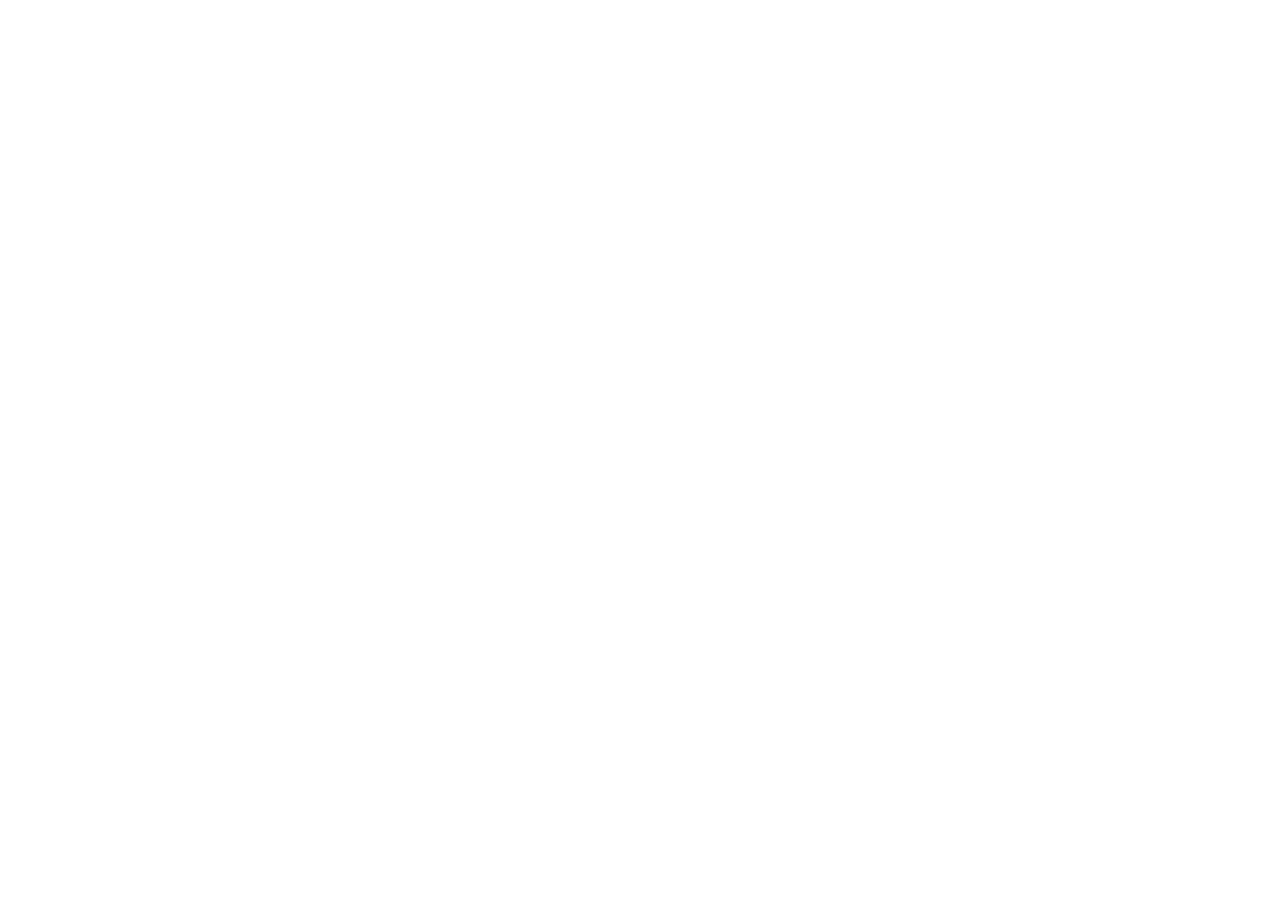
==== index.html @ 709f4e70 "init: add base directory & index.html file" ====
<!DOCTYPE html>
<html lang="en">
<head>
	<meta charset="UTF-8">
	<meta name="viewport" content="width=device-width, initial-scale=1.0">
	<title>Document</title>
	<link rel="stylesheet" href="/css/style.css">
</head>
<body>
	
</body>
</html>
---- css/style.css ----
* {
  margin: 0;
  padding: 0;
}/*# sourceMappingURL=style.css.map */
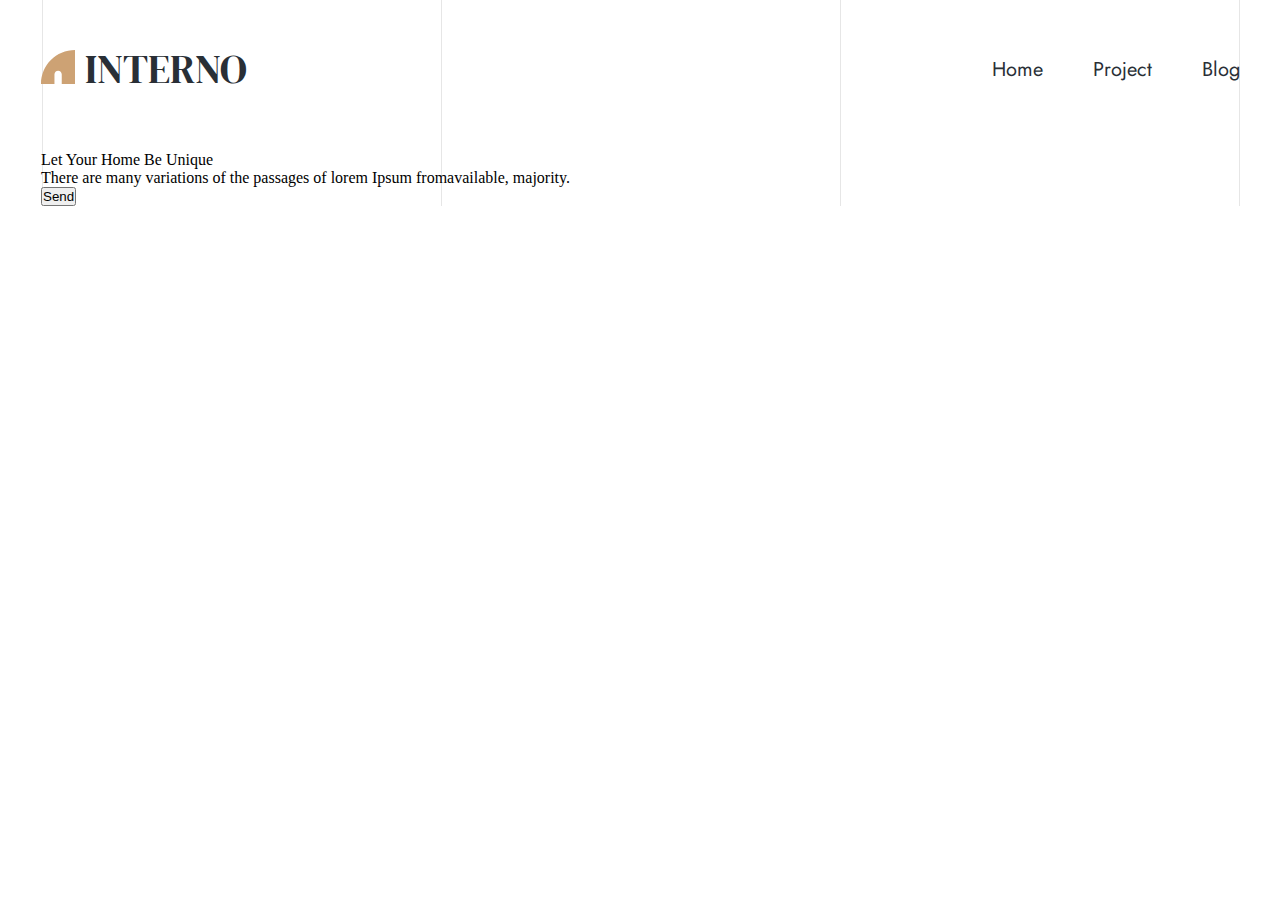
==== commit b86d18b8: "Add new .scss files, add header" ====
--- a/index.html
+++ b/index.html
@@ -1,12 +1,79 @@
 <!DOCTYPE html>
 <html lang="en">
-<head>
-	<meta charset="UTF-8">
-	<meta name="viewport" content="width=device-width, initial-scale=1.0">
-	<title>Document</title>
-	<link rel="stylesheet" href="/css/style.css">
-</head>
-<body>
-	
-</body>
-</html>+  <head>
+    <meta charset="UTF-8" />
+    <meta
+      name="viewport"
+      content="width=device-width, initial-scale=1.0"
+    />
+    <title>INTERNO Homepage</title>
+    <link
+      rel="preconnect"
+      href="https://fonts.googleapis.com"
+    />
+    <link
+      rel="preconnect"
+      href="https://fonts.gstatic.com"
+      crossorigin
+    />
+    <link
+      href="https://fonts.googleapis.com/css2?family=DM+Serif+Display&family=Jost:wght@400;600&display=swap"
+      rel="stylesheet"
+    />
+    <link
+      rel="stylesheet"
+      href="/css/style.css"
+    />
+  </head>
+  <body class="body">
+    <header class="center">
+      <div class="header">
+        <article class="logo">
+          <a
+            class='logo-img'
+            href="index.html"
+          >
+            <svg
+              width="34"
+              height="34"
+              viewBox="0 0 34 34"
+              xmlns="http://www.w3.org/2000/svg"
+            >
+              <path
+                d="M0 34.0003H13.4588V24.499C13.4588 22.4853 15.0898 20.8543 17.1035 20.8543C19.1172 20.8543 20.7482 22.4853 20.7482 24.499V34.0003H33.9975V0C15.2211 0 0 15.2211 0 34.0003Z"
+              />
+            </svg>
+          </a>
+          <a  class="logo-title" href="index.html">
+						<p">interno</p>
+					</a>
+        </article>
+        <nav class="pages">
+          <ul class="pages-list header--nav">
+            <li class="pages-item">
+              <a href="home.html">home</a>
+            </li>
+            <li class="pages-item">
+              <a href="project.html">project</a>
+            </li>
+            <li class="pages-item">
+              <a href="blog.html">blog</a>
+            </li>
+          </ul>
+        </nav>
+      </div>
+    </header>
+    <main class="main">
+			<section class="center">
+				<div class="banner">
+					<p class="banner-title">Let Your Home 
+						Be Unique</p>
+					<p class="banner-text">There are many variations of the passages of
+						lorem Ipsum fromavailable, majority.</p>
+						<button class="banner-button">Send</button>
+				</div>
+			</section>
+		</main>
+    <footer class="footer"></footer>
+  </body>
+</html>
--- a/css/style.css
+++ b/css/style.css
@@ -1,4 +1,65 @@
 * {
   margin: 0;
   padding: 0;
+  box-sizing: border-box;
+}
+
+ul {
+  list-style: none;
+}
+
+a {
+  text-decoration: none;
+}
+
+.center {
+  max-width: 1240px;
+  margin: 0 auto;
+  width: 100%;
+}
+
+.logo {
+  display: flex;
+  align-items: center;
+}
+.logo-img svg {
+  fill: #CDA274;
+}
+.logo-title {
+  margin-left: 10px;
+  text-transform: uppercase;
+  color: #292F36;
+  font-family: DM Serif Display;
+  font-size: 40px;
+  font-style: normal;
+  font-weight: 400;
+  line-height: 125%;
+}
+
+.pages-item a {
+  font-family: Jost;
+  font-size: 20px;
+  font-weight: 400;
+  line-height: 125%;
+  color: #292F36;
+  text-transform: capitalize;
+}
+
+.header {
+  padding: 44px 0 57px 1px;
+  margin: 0 20px;
+  background-image: repeating-linear-gradient(to left, #e6e6e6, #e6e6e6 1px, white 1px, white calc(33.3333333333% - 1px));
+  display: flex;
+  justify-content: space-between;
+  align-items: center;
+}
+.header--nav {
+  display: flex;
+  gap: 50px;
+}
+
+.banner {
+  margin: 0 20px;
+  background-image: repeating-linear-gradient(to left, #e6e6e6, #e6e6e6 1px, white 1px, white calc(33.3333333333% - 1px));
+  padding-left: 1px;
 }/*# sourceMappingURL=style.css.map */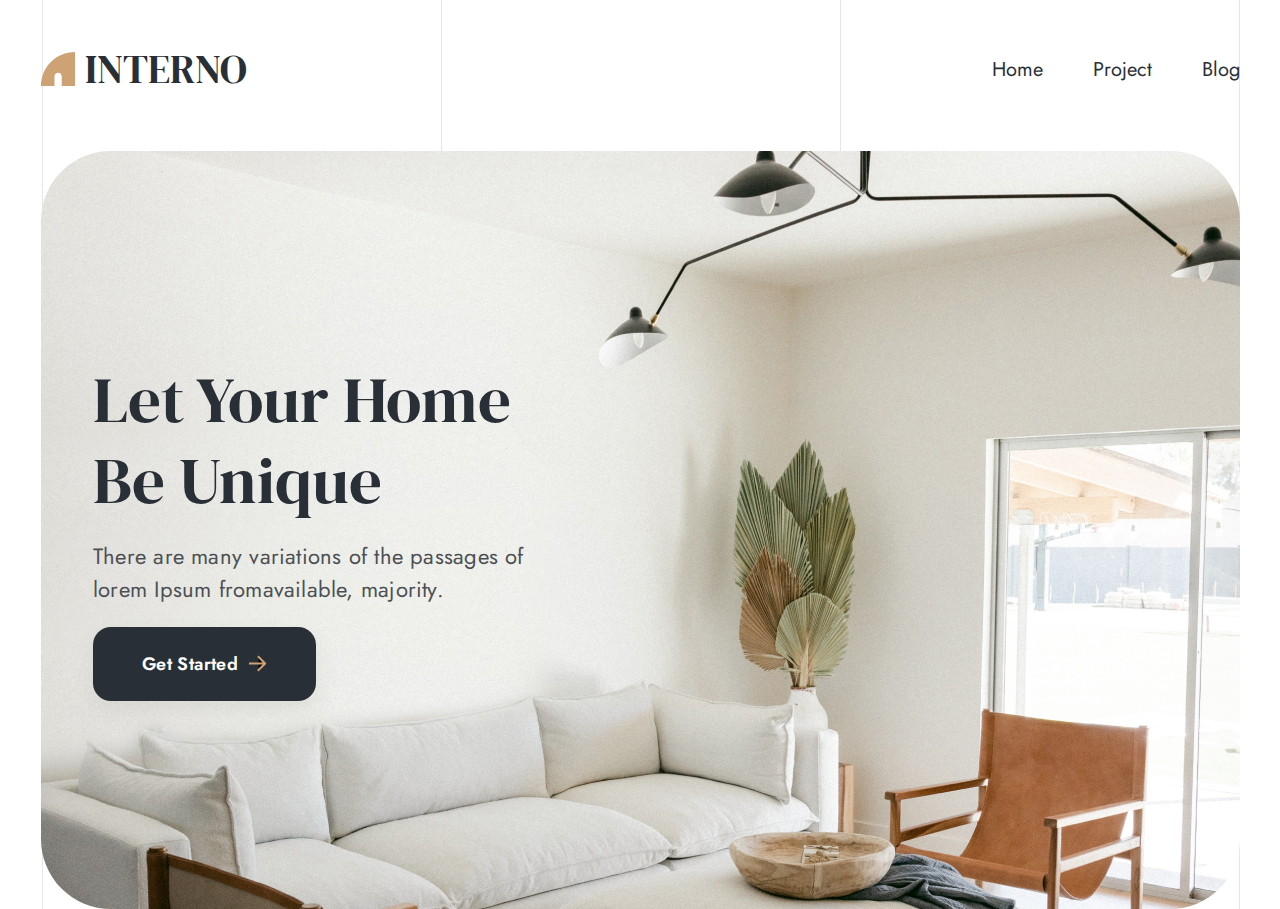
==== commit 2d545ffc: "refactor: styles & banner" ====
--- a/index.html
+++ b/index.html
@@ -28,12 +28,9 @@
   <body class="body">
     <header class="center">
       <div class="header">
-        <article class="logo">
-          <a
-            class='logo-img'
-            href="index.html"
-          >
+        <a href="index.html" class="logo">
             <svg
+						class='logo-img'
               width="34"
               height="34"
               viewBox="0 0 34 34"
@@ -43,11 +40,9 @@
                 d="M0 34.0003H13.4588V24.499C13.4588 22.4853 15.0898 20.8543 17.1035 20.8543C19.1172 20.8543 20.7482 22.4853 20.7482 24.499V34.0003H33.9975V0C15.2211 0 0 15.2211 0 34.0003Z"
               />
             </svg>
-          </a>
-          <a  class="logo-title" href="index.html">
-						<p">interno</p>
+						<p class="logo-title">interno</p>
 					</a>
-        </article>
+        </a>
         <nav class="pages">
           <ul class="pages-list header--nav">
             <li class="pages-item">
@@ -66,11 +61,18 @@
     <main class="main">
 			<section class="center">
 				<div class="banner">
-					<p class="banner-title">Let Your Home 
-						Be Unique</p>
-					<p class="banner-text">There are many variations of the passages of
-						lorem Ipsum fromavailable, majority.</p>
-						<button class="banner-button">Send</button>
+					<div class="banner-wrp">
+						<p class="banner-title">let your home 
+							be unique</p>
+						<p class="banner-text">There are many variations of the passages of
+							lorem Ipsum fromavailable, majority.</p>
+							<button class="banner-button">
+								<span>Get Started</span>
+								<svg xmlns="http://www.w3.org/2000/svg" width="19" height="17" viewBox="0 0 19 17" >
+									<path d="M2 8.43542L15.7232 8.29857M10.6182 1.91138L17.1412 8.43436L10.4868 15.0887" stroke-width="2" stroke-linecap="square" stroke-linejoin="round"/>
+								</svg>
+							</button>
+					</div>
 				</div>
 			</section>
 		</main>
--- a/css/style.css
+++ b/css/style.css
@@ -12,6 +12,10 @@
   text-decoration: none;
 }
 
+button {
+  border: none;
+}
+
 .center {
   max-width: 1240px;
   margin: 0 auto;
@@ -21,8 +25,9 @@
 .logo {
   display: flex;
   align-items: center;
+  transition: color 0.3s;
 }
-.logo-img svg {
+.logo-img {
   fill: #CDA274;
 }
 .logo-title {
@@ -31,9 +36,12 @@
   color: #292F36;
   font-family: DM Serif Display;
   font-size: 40px;
-  font-style: normal;
   font-weight: 400;
   line-height: 125%;
+  letter-spacing: normal;
+}
+.logo:hover p {
+  color: #CDA274;
 }
 
 .pages-item a {
@@ -41,8 +49,13 @@
   font-size: 20px;
   font-weight: 400;
   line-height: 125%;
+  letter-spacing: normal;
   color: #292F36;
   text-transform: capitalize;
+  transform: color 0.3s;
+}
+.pages-item a:hover {
+  color: #CDA274;
 }
 
 .header {
@@ -60,6 +73,69 @@
 
 .banner {
   margin: 0 20px;
+  padding-left: 1px;
   background-image: repeating-linear-gradient(to left, #e6e6e6, #e6e6e6 1px, white 1px, white calc(33.3333333333% - 1px));
-  padding-left: 1px;
+}
+.banner-wrp {
+  border-radius: 70px;
+  background-image: url(../images/banner-back-img.png);
+  background-repeat: no-repeat;
+  background-size: cover;
+  background-position: center;
+  height: 758px;
+  display: flex;
+  padding-left: 52px;
+  flex-direction: column;
+  justify-content: center;
+  align-items: start;
+}
+.banner-title {
+  color: #292F36;
+  font-family: DM Serif Display;
+  font-size: 65px;
+  font-weight: 400;
+  line-height: 125%;
+  letter-spacing: normal;
+  max-width: 434px;
+  width: 100%;
+  text-transform: capitalize;
+}
+.banner-text {
+  margin-top: 18px;
+  color: #4D5053;
+  font-family: Jost;
+  font-size: 22px;
+  font-weight: 400;
+  line-height: 150%;
+  letter-spacing: 0.22px;
+  max-width: 434px;
+  width: 100%;
+}
+.banner-button {
+  margin-top: 21px;
+  border-radius: 18px;
+  background-color: #292F36;
+  box-shadow: 0px 10px 20px 0px rgba(192, 192, 192, 0.35);
+  padding: 26px 49px;
+  display: flex;
+  align-items: center;
+  gap: 10px;
+  color: white;
+  font-family: Jost;
+  font-size: 18px;
+  font-weight: 600;
+  line-height: 125%;
+  letter-spacing: 0.36px;
+  transition: all 0.3s;
+}
+.banner-button path {
+  stroke: #CDA274;
+}
+.banner-button:hover {
+  cursor: pointer;
+  background-color: white;
+  color: #CDA274;
+}
+.banner-button:hover svg {
+  fill: white;
 }/*# sourceMappingURL=style.css.map */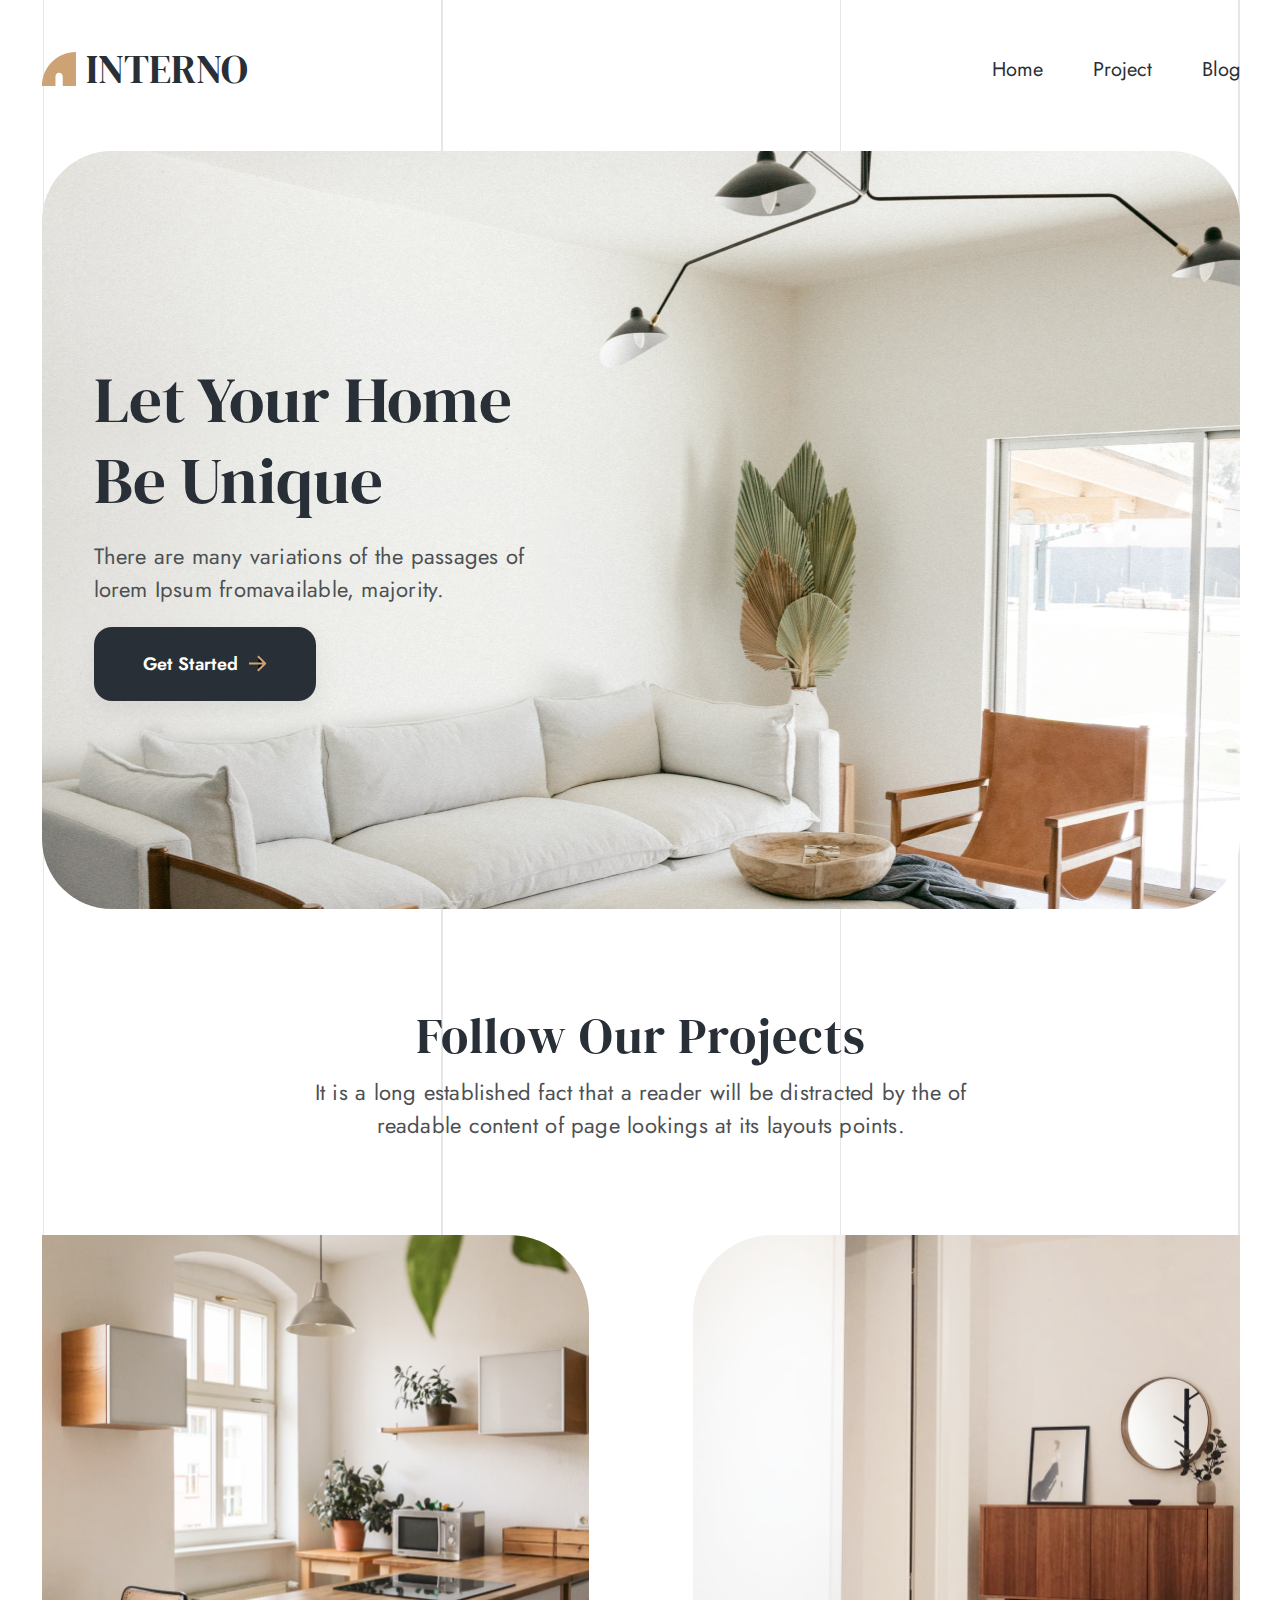
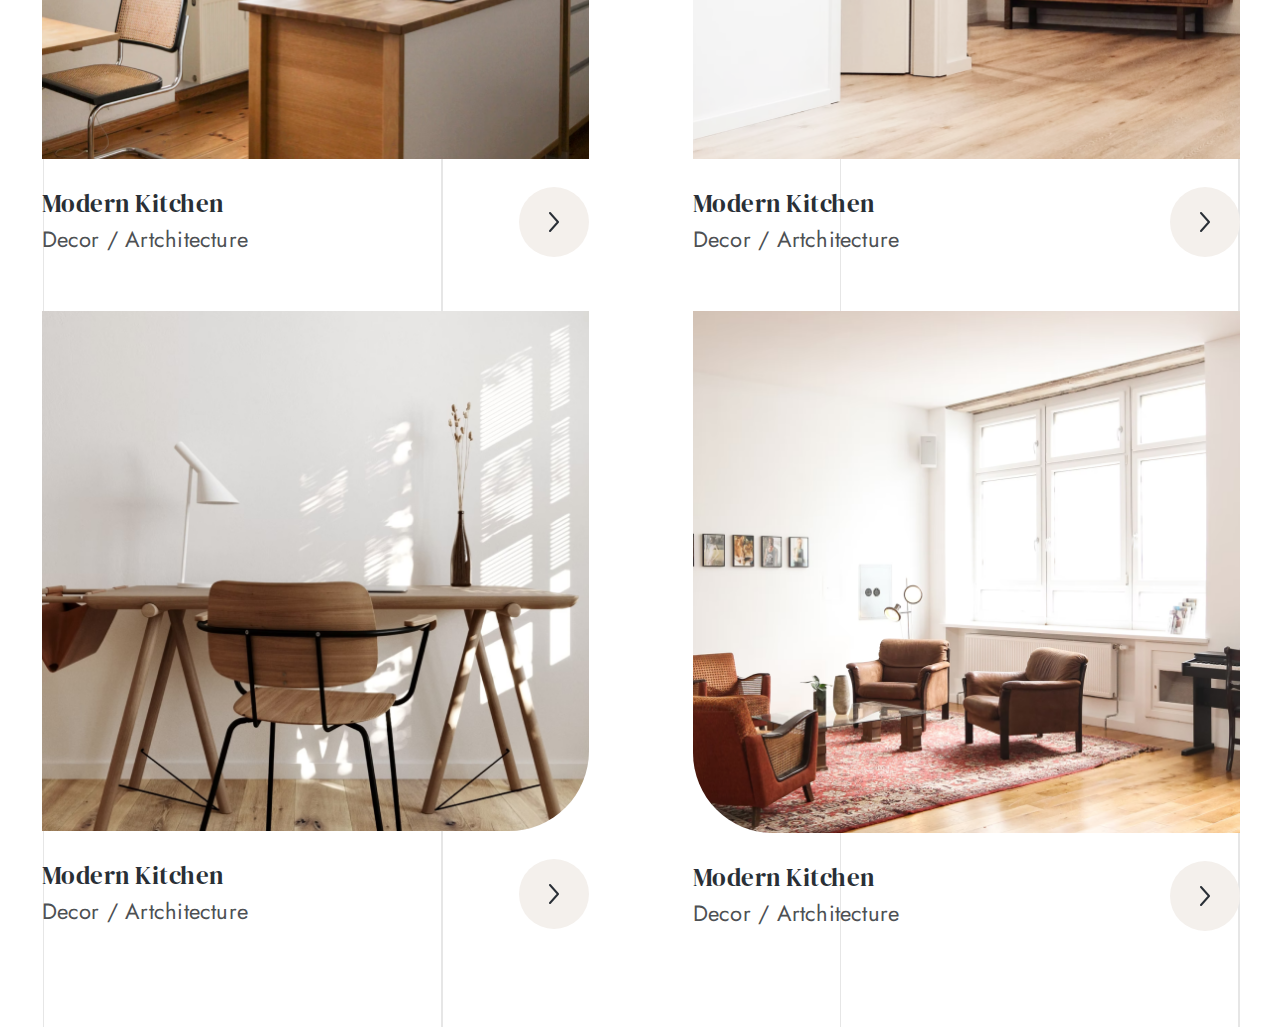
==== commit ced47b26: "Add project" ====
--- a/index.html
+++ b/index.html
@@ -28,20 +28,22 @@
   <body class="body">
     <header class="center">
       <div class="header">
-        <a href="index.html" class="logo">
-            <svg
-						class='logo-img'
-              width="34"
-              height="34"
-              viewBox="0 0 34 34"
-              xmlns="http://www.w3.org/2000/svg"
-            >
-              <path
-                d="M0 34.0003H13.4588V24.499C13.4588 22.4853 15.0898 20.8543 17.1035 20.8543C19.1172 20.8543 20.7482 22.4853 20.7482 24.499V34.0003H33.9975V0C15.2211 0 0 15.2211 0 34.0003Z"
-              />
-            </svg>
-						<p class="logo-title">interno</p>
-					</a>
+        <a
+          href="index.html"
+          class="logo"
+        >
+          <svg
+            class="logo-img"
+            width="34"
+            height="34"
+            viewBox="0 0 34 34"
+            xmlns="http://www.w3.org/2000/svg"
+          >
+            <path
+              d="M0 34.0003H13.4588V24.499C13.4588 22.4853 15.0898 20.8543 17.1035 20.8543C19.1172 20.8543 20.7482 22.4853 20.7482 24.499V34.0003H33.9975V0C15.2211 0 0 15.2211 0 34.0003Z"
+            />
+          </svg>
+          <p class="logo-title">interno</p>
         </a>
         <nav class="pages">
           <ul class="pages-list header--nav">
@@ -59,23 +61,185 @@
       </div>
     </header>
     <main class="main">
-			<section class="center">
-				<div class="banner">
-					<div class="banner-wrp">
-						<p class="banner-title">let your home 
-							be unique</p>
-						<p class="banner-text">There are many variations of the passages of
-							lorem Ipsum fromavailable, majority.</p>
-							<button class="banner-button">
-								<span>Get Started</span>
-								<svg xmlns="http://www.w3.org/2000/svg" width="19" height="17" viewBox="0 0 19 17" >
-									<path d="M2 8.43542L15.7232 8.29857M10.6182 1.91138L17.1412 8.43436L10.4868 15.0887" stroke-width="2" stroke-linecap="square" stroke-linejoin="round"/>
-								</svg>
-							</button>
-					</div>
-				</div>
-			</section>
-		</main>
+      <section class="center">
+        <div class="banner">
+          <div class="banner-wrp">
+            <p class="banner-title">let your home be unique</p>
+            <p class="banner-text">
+              There are many variations of the passages of lorem Ipsum
+              fromavailable, majority.
+            </p>
+            <button class="banner-button">
+              <span>Get Started</span>
+              <svg
+                xmlns="http://www.w3.org/2000/svg"
+                width="19"
+                height="17"
+                viewBox="0 0 19 17"
+              >
+                <path
+                  d="M2 8.43542L15.7232 8.29857M10.6182 1.91138L17.1412 8.43436L10.4868 15.0887"
+                  stroke-width="2"
+                  stroke-linecap="square"
+                  stroke-linejoin="round"
+                />
+              </svg>
+            </button>
+          </div>
+        </div>
+      </section>
+      <section class="center">
+        <div class="project">
+          <h2 class="project__title">follow our projects</h2>
+          <p class="project__text">
+            It is a long established fact that a reader will be distracted by
+            the of readable content of page lookings at its layouts points.
+          </p>
+          <ul class="project__list">
+            <li>
+              <article class="project__card">
+                <img
+                  class="project__card-img corner-top-right"
+                  src="/images/project-card-img-01.png"
+                  height="525"
+                  width="548"
+                />
+                <div class="project__card-description">
+                  <div>
+                    <h3 class="project__card-title">Modern Kitchen</h3>
+                    <p class="project__card-text">Decor / Artchitecture</p>
+                  </div>
+                  <a
+                    class="project__card-link"
+                    href="#"
+                  >
+                    <svg
+                      xmlns="http://www.w3.org/2000/svg"
+                      width="10"
+                      height="20"
+                      viewBox="0 0 10 20"
+                      fill="none"
+                    >
+                      <path
+                        d="M1 19L9 10L1 1"
+                        stroke-width="2"
+                        stroke-linecap="round"
+                        stroke-linejoin="round"
+                      />
+                    </svg>
+                  </a>
+                </div>
+              </article>
+            </li>
+            <li>
+              <article class="project__card">
+                <img
+                  class="project__card-img"
+                  src="/images/project-card-img-02.png"
+                  height="525"
+                  width="548"
+                />
+                <div class="project__card-description">
+                  <div>
+                    <h3 class="project__card-title">Modern Kitchen</h3>
+                    <p class="project__card-text">Decor / Artchitecture</p>
+                  </div>
+                  <a
+                    class="project__card-link"
+                    href="#"
+                  >
+                    <svg
+                      xmlns="http://www.w3.org/2000/svg"
+                      width="10"
+                      height="20"
+                      viewBox="0 0 10 20"
+                      fill="none"
+                    >
+                      <path
+                        d="M1 19L9 10L1 1"
+                        stroke-width="2"
+                        stroke-linecap="round"
+                        stroke-linejoin="round"
+                      />
+                    </svg>
+                  </a>
+                </div>
+              </article>
+            </li>
+            <li>
+              <article class="project__card">
+                <img
+                  class="project__card-img"
+                  src="/images/project-card-img-03.png"
+                  height="525"
+                  width="548"
+                />
+                <div class="project__card-description">
+                  <div>
+                    <h3 class="project__card-title">Modern Kitchen</h3>
+                    <p class="project__card-text">Decor / Artchitecture</p>
+                  </div>
+                  <a
+                    class="project__card-link"
+                    href="#"
+                  >
+                    <svg
+                      xmlns="http://www.w3.org/2000/svg"
+                      width="10"
+                      height="20"
+                      viewBox="0 0 10 20"
+                      fill="none"
+                    >
+                      <path
+                        d="M1 19L9 10L1 1"
+                        stroke-width="2"
+                        stroke-linecap="round"
+                        stroke-linejoin="round"
+                      />
+                    </svg>
+                  </a>
+                </div>
+              </article>
+            </li>
+            <li>
+              <article class="project__card">
+                <img
+                  class="project__card-img"
+                  src="/images/project-card-img-04.png"
+                  height="525"
+                  width="548"
+                />
+                <div class="project__card-description">
+                  <div>
+                    <h3 class="project__card-title">Modern Kitchen</h3>
+                    <p class="project__card-text">Decor / Artchitecture</p>
+                  </div>
+                  <a
+                    class="project__card-link"
+                    href="#"
+                  >
+                    <svg
+                      xmlns="http://www.w3.org/2000/svg"
+                      width="10"
+                      height="20"
+                      viewBox="0 0 10 20"
+                      fill="none"
+                    >
+                      <path
+                        d="M1 19L9 10L1 1"
+                        stroke-width="2"
+                        stroke-linecap="round"
+                        stroke-linejoin="round"
+                      />
+                    </svg>
+                  </a>
+                </div>
+              </article>
+            </li>
+          </ul>
+        </div>
+      </section>
+    </main>
     <footer class="footer"></footer>
   </body>
 </html>
--- a/css/style.css
+++ b/css/style.css
@@ -59,9 +59,9 @@
 }
 
 .header {
-  padding: 44px 0 57px 1px;
+  padding: 44px 0 57px 1.5px;
   margin: 0 20px;
-  background-image: repeating-linear-gradient(to left, #e6e6e6, #e6e6e6 1px, white 1px, white calc(33.3333333333% - 1px));
+  background-image: repeating-linear-gradient(to left, #e6e6e6, #e6e6e6 1.5px, white 1.5px, white calc(33.3333333333% - 1.5px));
   display: flex;
   justify-content: space-between;
   align-items: center;
@@ -73,8 +73,8 @@
 
 .banner {
   margin: 0 20px;
-  padding-left: 1px;
-  background-image: repeating-linear-gradient(to left, #e6e6e6, #e6e6e6 1px, white 1px, white calc(33.3333333333% - 1px));
+  padding-left: 1.5px;
+  background-image: repeating-linear-gradient(to left, #e6e6e6, #e6e6e6 1.5px, white 1.5px, white calc(33.3333333333% - 1.5px));
 }
 .banner-wrp {
   border-radius: 70px;
@@ -138,4 +138,100 @@
 }
 .banner-button:hover svg {
   fill: white;
+}
+
+.project {
+  padding: 96px 0 96px 1.5px;
+  background-image: repeating-linear-gradient(to left, #e6e6e6, #e6e6e6 1.5px, white 1.5px, white calc(33.3333333333% - 1.5px));
+  margin: 0 20px;
+  text-align: center;
+}
+.project__title {
+  color: #292F36;
+  font-family: DM Serif Display;
+  font-size: 50px;
+  font-weight: 400;
+  line-height: 125%;
+  letter-spacing: 1px;
+  text-transform: capitalize;
+}
+.project__text {
+  color: #4D5053;
+  font-family: Jost;
+  font-size: 22px;
+  font-weight: 400;
+  line-height: 150%;
+  letter-spacing: 0.22px;
+  max-width: 737px;
+  width: 100%;
+  margin: 8px auto 93px auto;
+}
+.project__list {
+  display: grid;
+  grid-template-columns: repeat(2, 1fr);
+  -moz-column-gap: 104px;
+       column-gap: 104px;
+  row-gap: 54px;
+}
+.project__list li:nth-child(4n-3) img {
+  border-top-right-radius: 80px;
+}
+.project__list li:nth-child(4n-2) img {
+  border-top-left-radius: 80px;
+}
+.project__list li:nth-child(4n-1) img {
+  border-bottom-right-radius: 80px;
+}
+.project__list li:nth-child(4n) img {
+  border-bottom-left-radius: 80px;
+}
+.project__card-img {
+  max-width: 548px;
+  width: 100%;
+  height: auto;
+}
+.project__card-description {
+  margin-top: 24px;
+  display: flex;
+  justify-content: space-between;
+  align-items: center;
+}
+.project__card-title {
+  text-align: left;
+  color: #292F36;
+  font-family: DM Serif Display;
+  font-size: 25px;
+  font-weight: 400;
+  line-height: 125%;
+  letter-spacing: 0.5px;
+}
+.project__card-text {
+  margin-top: 4px;
+  color: #4D5053;
+  font-family: Jost;
+  font-size: 22px;
+  font-weight: 400;
+  line-height: 150%;
+  letter-spacing: 0.22px;
+}
+.project__card-link {
+  display: block;
+  width: 70px;
+  height: 70px;
+  border-radius: 50%;
+  background-color: #F4F0EC;
+  display: flex;
+  justify-content: center;
+  align-items: center;
+  transition: all 0.3s;
+}
+.project__card-link path {
+  stroke: #292F36;
+}
+.project__card-link:hover {
+  background-color: white;
+  border: 1px solid #CDA274;
+}
+.project__card-link:hover path {
+  stroke: #CDA274;
 }/*# sourceMappingURL=style.css.map */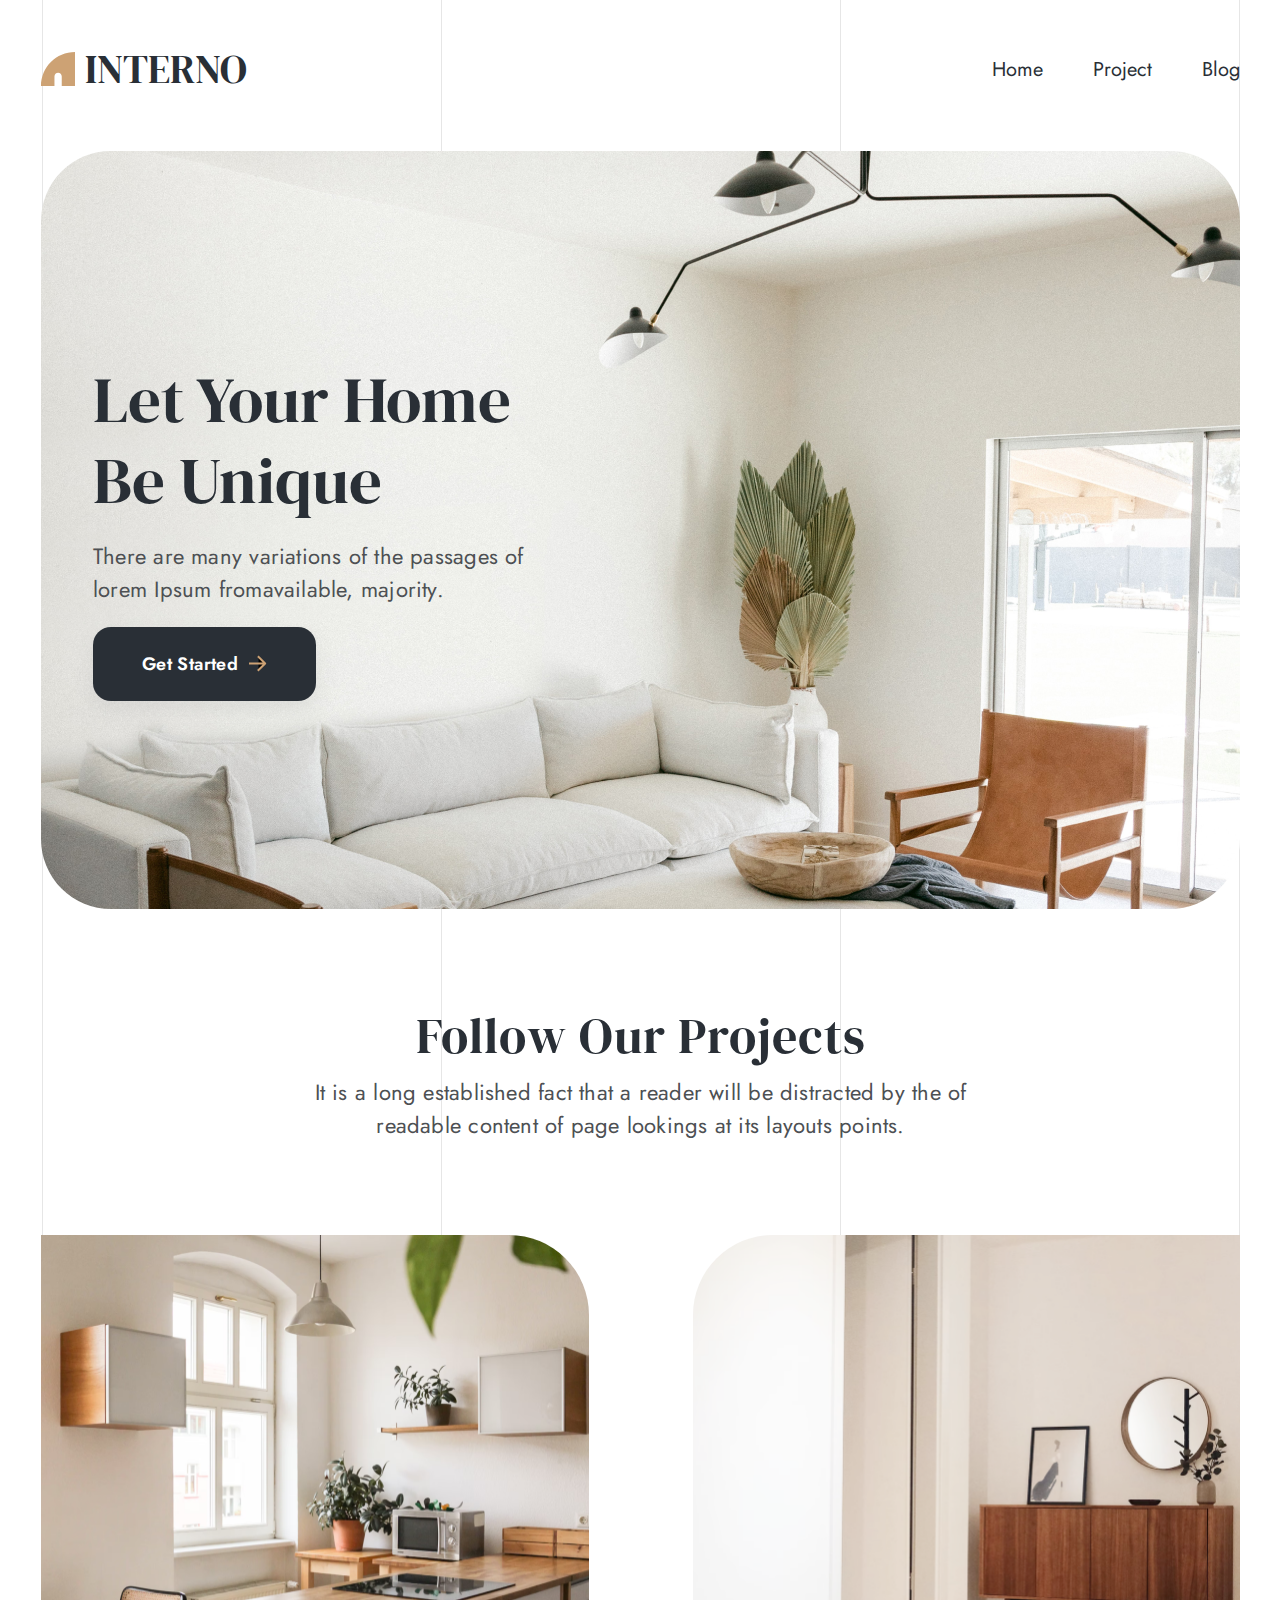
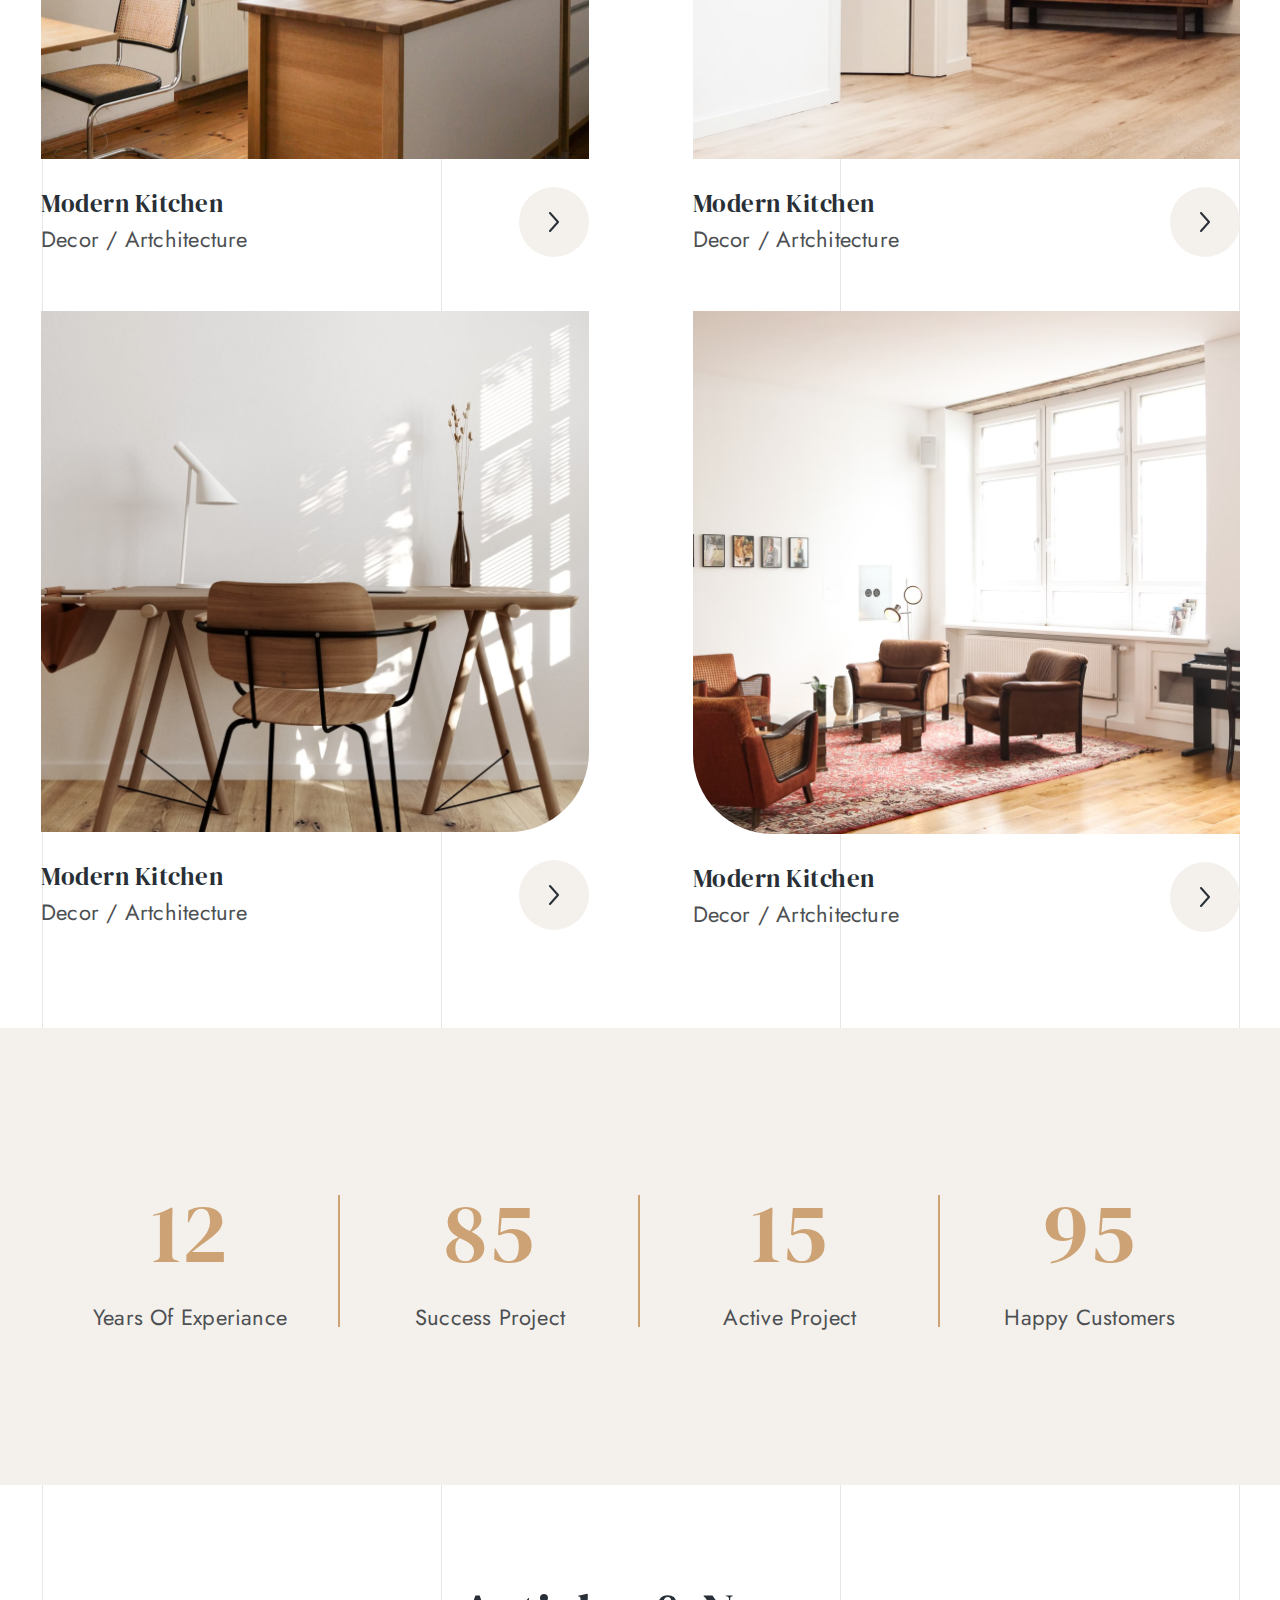
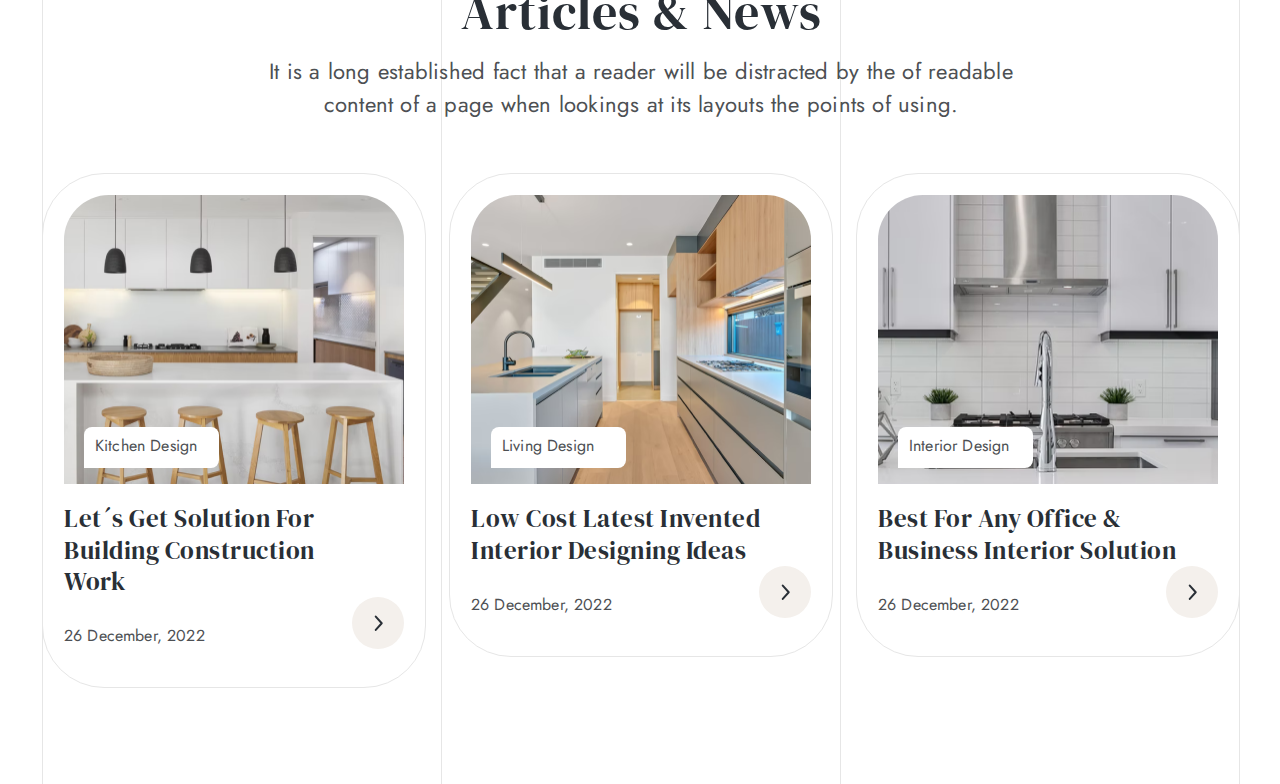
==== commit 56e767ff: "almost finished, stopped at blog" ====
--- a/index.html
+++ b/index.html
@@ -103,6 +103,7 @@
                   src="/images/project-card-img-01.png"
                   height="525"
                   width="548"
+                  alt="interior photo"
                 />
                 <div class="project__card-description">
                   <div>
@@ -138,6 +139,7 @@
                   src="/images/project-card-img-02.png"
                   height="525"
                   width="548"
+                  alt="interior photo"
                 />
                 <div class="project__card-description">
                   <div>
@@ -173,6 +175,7 @@
                   src="/images/project-card-img-03.png"
                   height="525"
                   width="548"
+                  alt="interior photo"
                 />
                 <div class="project__card-description">
                   <div>
@@ -208,6 +211,7 @@
                   src="/images/project-card-img-04.png"
                   height="525"
                   width="548"
+                  alt="interior photo"
                 />
                 <div class="project__card-description">
                   <div>
@@ -227,6 +231,160 @@
                     >
                       <path
                         d="M1 19L9 10L1 1"
+                        stroke-width="2"
+                        stroke-linecap="round"
+                        stroke-linejoin="round"
+                      />
+                    </svg>
+                  </a>
+                </div>
+              </article>
+            </li>
+          </ul>
+        </div>
+      </section>
+      <section class="counter">
+        <div class="center">
+          <ul class="counter__list">
+            <li class="counter__item">
+              <p class="counter__value">12</p>
+              <p class="counter__description">years of experiance</p>
+            </li>
+            <li class="counter__item">
+              <p class="counter__value">85</p>
+              <p class="counter__description">success project</p>
+            </li>
+            <li class="counter__item">
+              <p class="counter__value">15</p>
+              <p class="counter__description">active project</p>
+            </li>
+            <li class="counter__item">
+              <p class="counter__value">95</p>
+              <p class="counter__description">happy customers</p>
+            </li>
+          </ul>
+        </div>
+      </section>
+      <section class="center">
+        <div class="blog">
+          <h2 class="blog__title">Articles & News</h2>
+          <p class="blog__text">
+            It is a long established fact that a reader will be distracted by
+            the of readable content of a page when lookings at its layouts the
+            points of using.
+          </p>
+          <ul class="blog_list">
+            <li>
+              <article class="blog__item">
+                <div class="blog__img-wrp">
+                  <img
+                    class="blog__img"
+                    src="/images/blog-item-img-01.png"
+                    alt="interior photo"
+                    width="340"
+                    height="289"
+                    alt="interior photo"
+                  />
+                  <p class="blog__tags">Kitchen Design</p>
+                </div>
+                <p class="blog__description">
+                  Let&acute;s Get Solution For Building Construction Work
+                </p>
+                <div class="blog__footer">
+                  <p class="blog__data">26 December, 2022</p>
+                  <a
+                    href="#"
+                    class="blog__link"
+                  >
+                    <svg
+                      width="9"
+                      height="16"
+                      viewBox="0 0 9 16"
+                      fill="none"
+                      xmlns="http://www.w3.org/2000/svg"
+                    >
+                      <path
+                        d="M1.77144 14.9527L7.71429 8.267L1.77144 1.58128"
+                        stroke-width="2"
+                        stroke-linecap="round"
+                        stroke-linejoin="round"
+                      />
+                    </svg>
+                  </a>
+                </div>
+              </article>
+            </li>
+            <li>
+              <article class="blog__item">
+                <div class="blog__img-wrp">
+                  <img
+                    class="blog__img"
+                    src="/images/blog-item-img-02.png"
+                    alt="interior photo"
+                    width="340"
+                    height="289"
+                    alt="interior photo"
+                  />
+                  <p class="blog__tags">Living Design</p>
+                </div>
+                <p class="blog__description">
+                  Low Cost Latest Invented Interior Designing Ideas
+                </p>
+                <div class="blog__footer">
+                  <p class="blog__data">26 December, 2022</p>
+                  <a
+                    href="#"
+                    class="blog__link"
+                  >
+                    <svg
+                      width="9"
+                      height="16"
+                      viewBox="0 0 9 16"
+                      fill="none"
+                      xmlns="http://www.w3.org/2000/svg"
+                    >
+                      <path
+                        d="M1.77144 14.9527L7.71429 8.267L1.77144 1.58128"
+                        stroke-width="2"
+                        stroke-linecap="round"
+                        stroke-linejoin="round"
+                      />
+                    </svg>
+                  </a>
+                </div>
+              </article>
+            </li>
+            <li>
+              <article class="blog__item">
+                <div class="blog__img-wrp">
+                  <img
+                    class="blog__img"
+                    src="/images/blog-item-img-03.png"
+                    alt="interior photo"
+                    width="340"
+                    height="289"
+                    alt="interior photo"
+                  />
+                  <p class="blog__tags">Interior Design</p>
+                </div>
+                <p class="blog__description">
+                  Best For Any Office & Business Interior Solution
+                </p>
+                <div class="blog__footer">
+                  <p class="blog__data">26 December, 2022</p>
+                  <a
+                    href="#"
+                    class="blog__link"
+                  >
+                    <svg
+                      width="9"
+                      height="16"
+                      viewBox="0 0 9 16"
+                      fill="none"
+                      xmlns="http://www.w3.org/2000/svg"
+                    >
+                      <path
+                        d="M1.77144 14.9527L7.71429 8.267L1.77144 1.58128"
                         stroke-width="2"
                         stroke-linecap="round"
                         stroke-linejoin="round"
--- a/css/style.css
+++ b/css/style.css
@@ -59,9 +59,9 @@
 }
 
 .header {
-  padding: 44px 0 57px 1.5px;
-  margin: 0 20px;
-  background-image: repeating-linear-gradient(to left, #e6e6e6, #e6e6e6 1.5px, white 1.5px, white calc(33.3333333333% - 1.5px));
+  padding: 44px 0 57px 1px;
+  margin: 0 20px;
+  background-image: repeating-linear-gradient(to left, #e6e6e6, #e6e6e6 1px, white 1px, white calc(33.3333333333% - 1px));
   display: flex;
   justify-content: space-between;
   align-items: center;
@@ -73,8 +73,8 @@
 
 .banner {
   margin: 0 20px;
-  padding-left: 1.5px;
-  background-image: repeating-linear-gradient(to left, #e6e6e6, #e6e6e6 1.5px, white 1.5px, white calc(33.3333333333% - 1.5px));
+  padding-left: 1px;
+  background-image: repeating-linear-gradient(to left, #e6e6e6, #e6e6e6 1px, white 1px, white calc(33.3333333333% - 1px));
 }
 .banner-wrp {
   border-radius: 70px;
@@ -141,8 +141,8 @@
 }
 
 .project {
-  padding: 96px 0 96px 1.5px;
-  background-image: repeating-linear-gradient(to left, #e6e6e6, #e6e6e6 1.5px, white 1.5px, white calc(33.3333333333% - 1.5px));
+  padding: 96px 0 96px 1px;
+  background-image: repeating-linear-gradient(to left, #e6e6e6, #e6e6e6 1px, white 1px, white calc(33.3333333333% - 1px));
   margin: 0 20px;
   text-align: center;
 }
@@ -234,4 +234,160 @@
 }
 .project__card-link:hover path {
   stroke: #CDA274;
+}
+
+.counter {
+  background-color: #F4F0EC;
+  padding: 151px 0;
+}
+.counter__list {
+  margin: 0 20px;
+  display: flex;
+  justify-content: center;
+  align-items: center;
+}
+.counter__item {
+  max-width: 25%;
+  width: 100%;
+  display: flex;
+  justify-content: space-between;
+  align-items: center;
+  flex-direction: column;
+  position: relative;
+}
+.counter__item:before {
+  content: "";
+  height: 130px;
+  display: block;
+  border: 1px solid #CDA274;
+  position: absolute;
+  right: 0;
+  bottom: 7px;
+}
+.counter__item:last-child::before {
+  content: none;
+}
+.counter__value {
+  font-family: DM Serif Display;
+  font-size: 85px;
+  font-weight: 400;
+  line-height: 125%;
+  letter-spacing: 1.7px;
+  color: #CDA274;
+}
+.counter__description {
+  margin-top: 16px;
+  color: #4D5053;
+  font-family: Jost;
+  font-size: 22px;
+  font-weight: 400;
+  line-height: 150%;
+  letter-spacing: 0.22px;
+  text-transform: capitalize;
+}
+
+.blog {
+  margin: 0 20px;
+  padding: 96px 0 96px 2px;
+  background-image: repeating-linear-gradient(to left, #e6e6e6, #e6e6e6 1px, white 1px, white calc(33.3333333333% - 1px));
+}
+.blog__title {
+  font-family: DM Serif Display;
+  font-size: 50px;
+  font-weight: 400;
+  line-height: 125%;
+  letter-spacing: 1px;
+  color: #292F36;
+  text-align: center;
+}
+.blog__text {
+  color: #4D5053;
+  font-family: Jost;
+  font-size: 22px;
+  font-weight: 400;
+  line-height: 150%;
+  letter-spacing: 0.22px;
+  max-width: 811px;
+  width: 100%;
+  margin: 12px auto 52px auto;
+  text-align: center;
+}
+.blog_list {
+  display: flex;
+  justify-content: space-between;
+  flex-wrap: wrap;
+  justify-items: stretch;
+}
+.blog__item {
+  padding: 21px;
+  border: 1px solid #e6e6e6;
+  border-radius: 62px;
+  transition: all 0.3s;
+}
+.blog__item:hover {
+  background-color: #F4F0EC;
+}
+.blog__item:hover .blog__link {
+  background-color: #fff;
+}
+.blog__img {
+  border-top-left-radius: 45px;
+  border-top-right-radius: 45px;
+}
+.blog__img-wrp {
+  position: relative;
+}
+.blog__tags {
+  position: absolute;
+  width: 135px;
+  padding: 4px 0 8px 11px;
+  background-color: #fff;
+  border-radius: 8px 8px 8px 0;
+  z-index: 2;
+  left: 20px;
+  bottom: 20px;
+  color: #4D5053;
+  font-family: Jost;
+  font-size: 16px;
+  font-weight: 400;
+  line-height: 29px;
+  letter-spacing: 0.16px;
+}
+.blog__description {
+  font-family: DM Serif Display;
+  font-size: 25px;
+  font-weight: 400;
+  line-height: 125%;
+  letter-spacing: 0.5px;
+  color: #292F36;
+  width: 305px;
+  margin-top: 15px;
+  text-align: left;
+}
+.blog__data {
+  margin-top: 26px;
+  font-family: Jost;
+  font-size: 16px;
+  font-weight: 400;
+  line-height: 150%;
+  letter-spacing: 0.16px;
+  color: #4D5053;
+}
+.blog__link {
+  width: 52px;
+  height: 52px;
+  border-radius: 50%;
+  background-color: #F4F0EC;
+  display: flex;
+  align-items: center;
+  justify-content: center;
+}
+.blog__link path {
+  stroke: #292F36;
+}
+.blog__footer {
+  display: flex;
+  justify-content: space-between;
+  align-items: center;
+  margin-bottom: 17px;
 }/*# sourceMappingURL=style.css.map */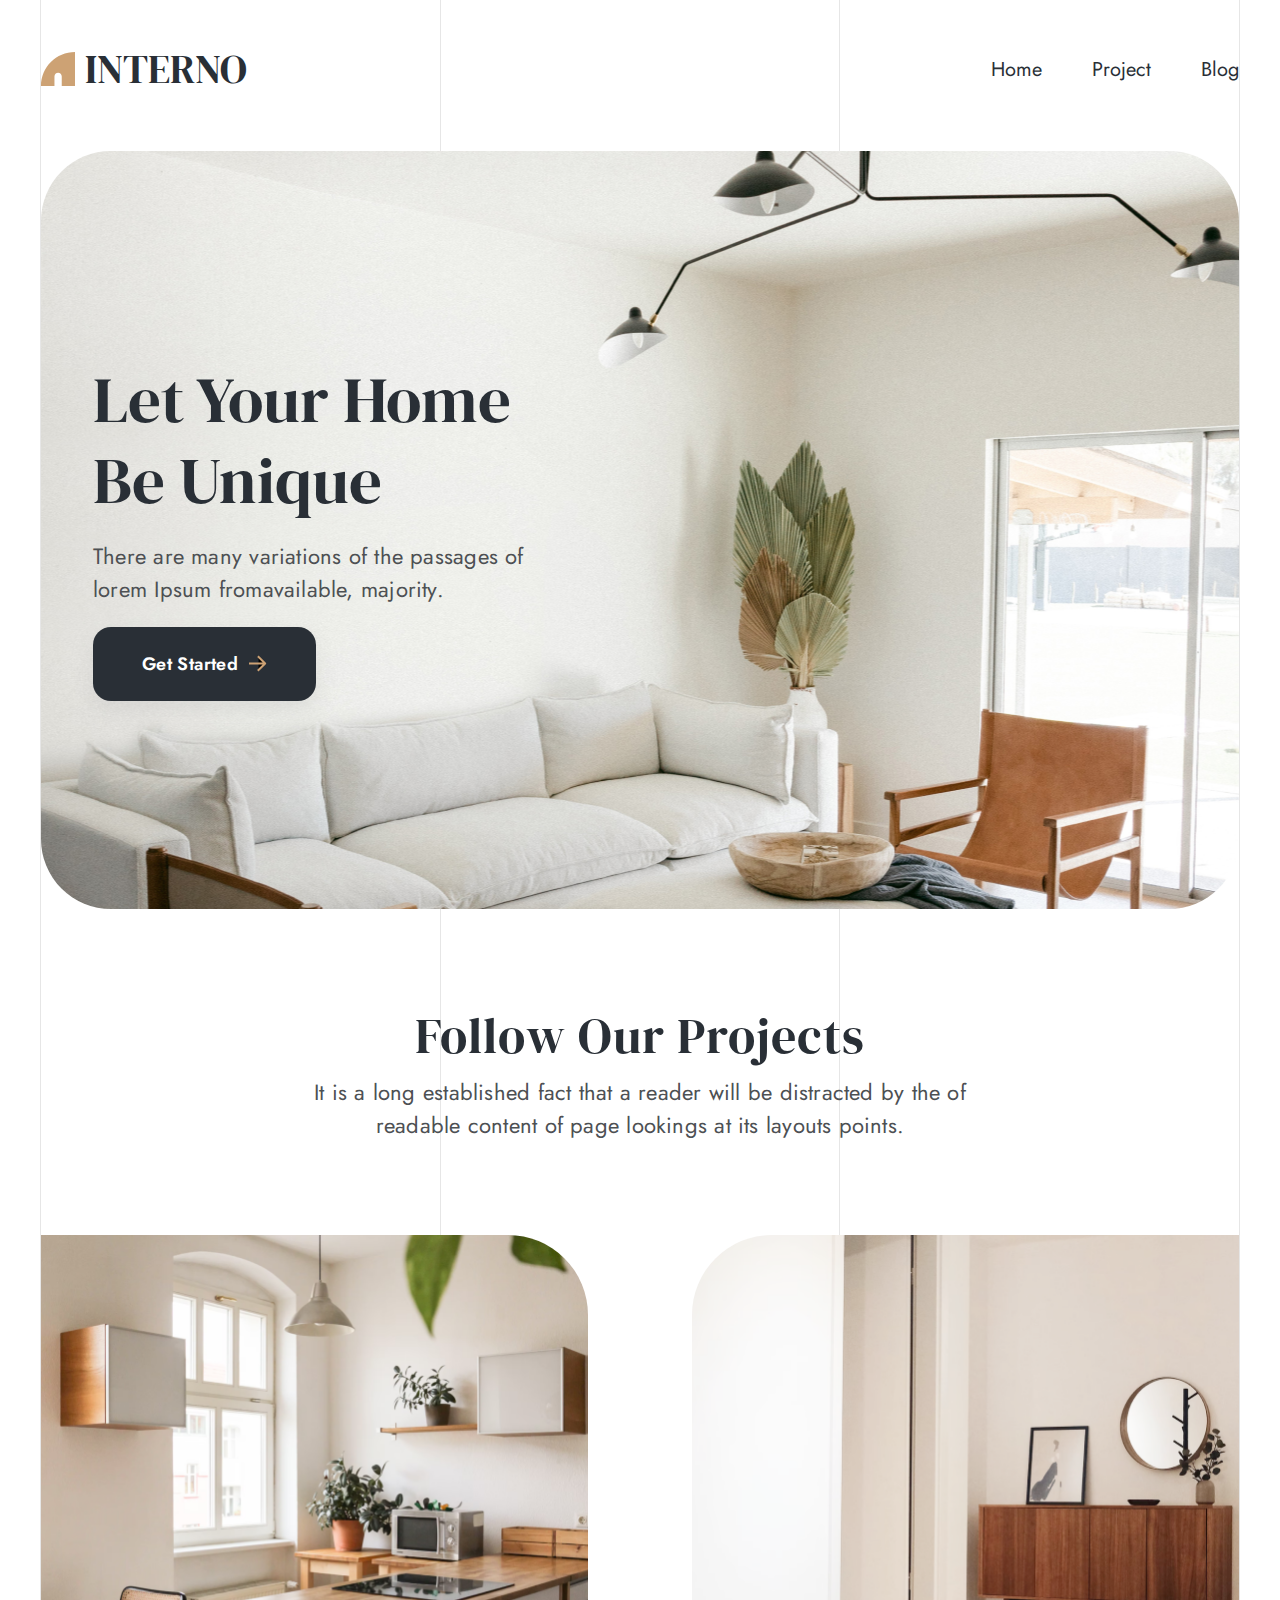
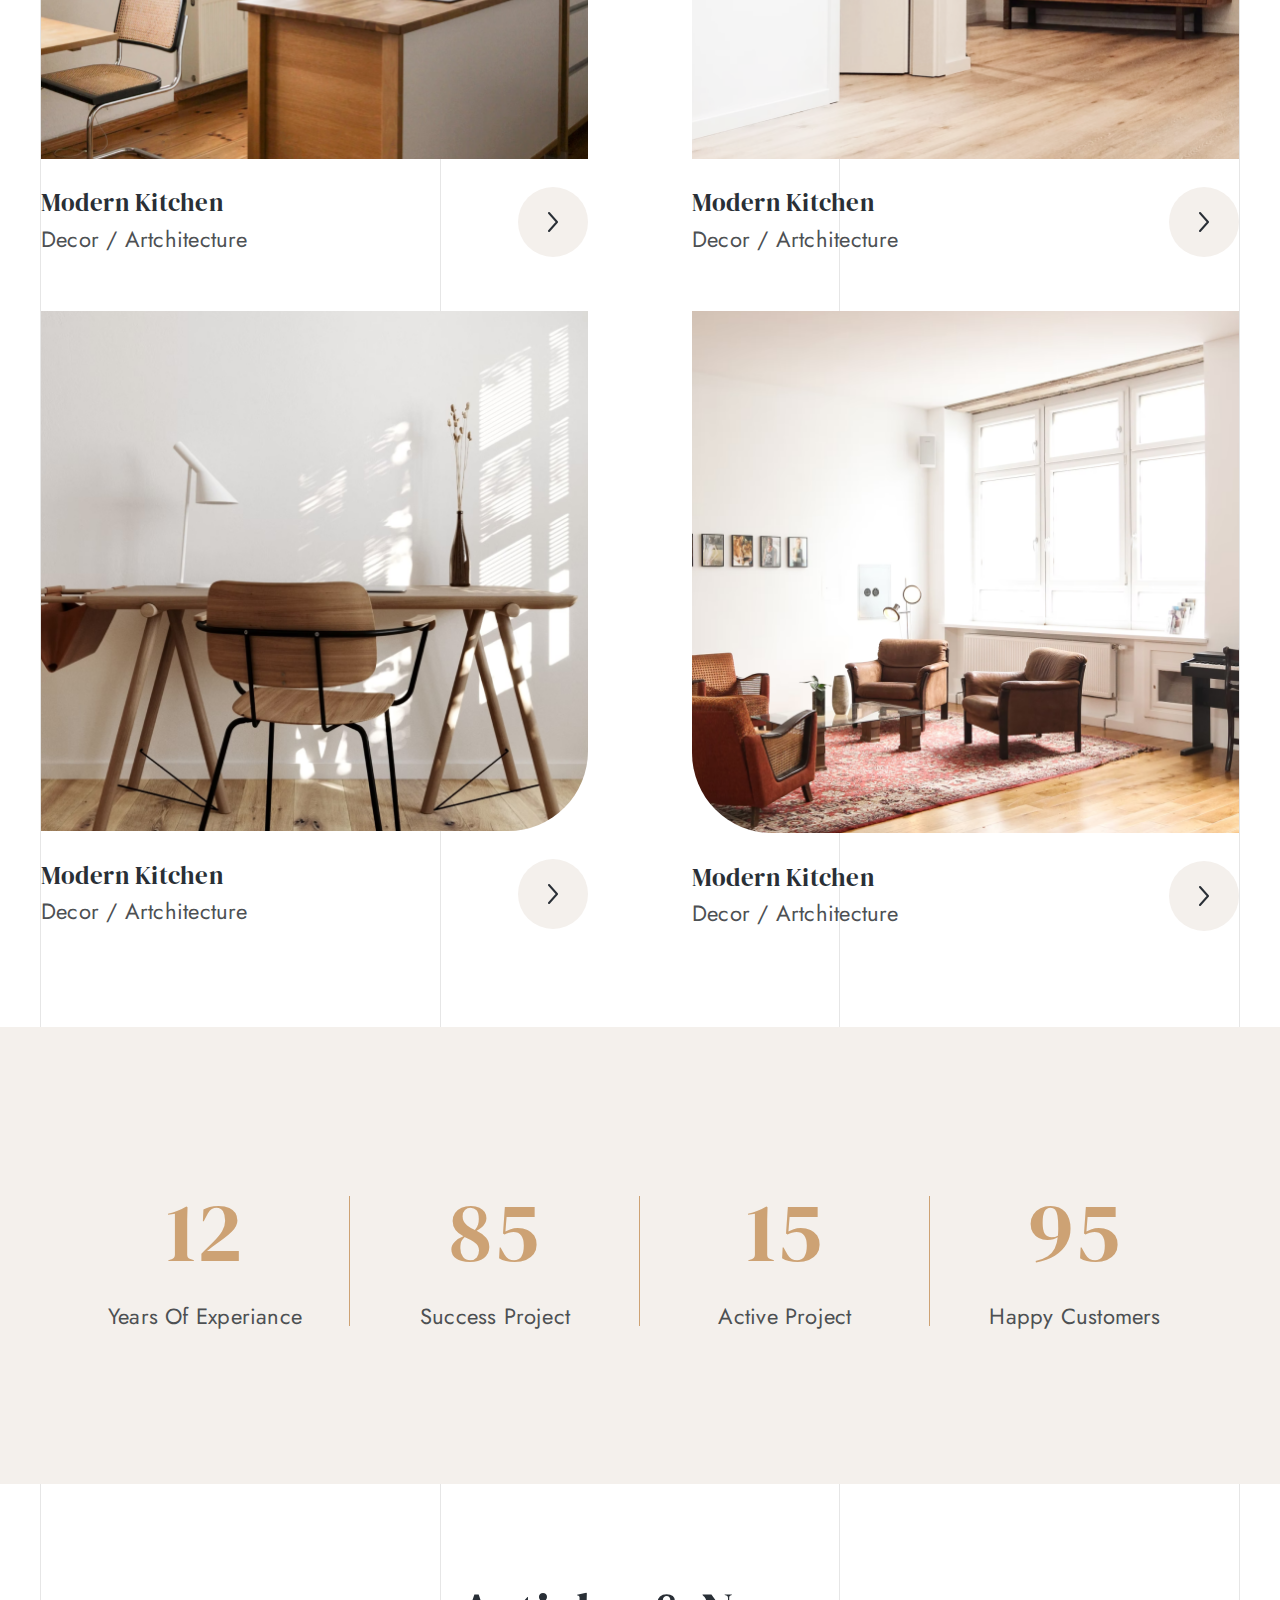
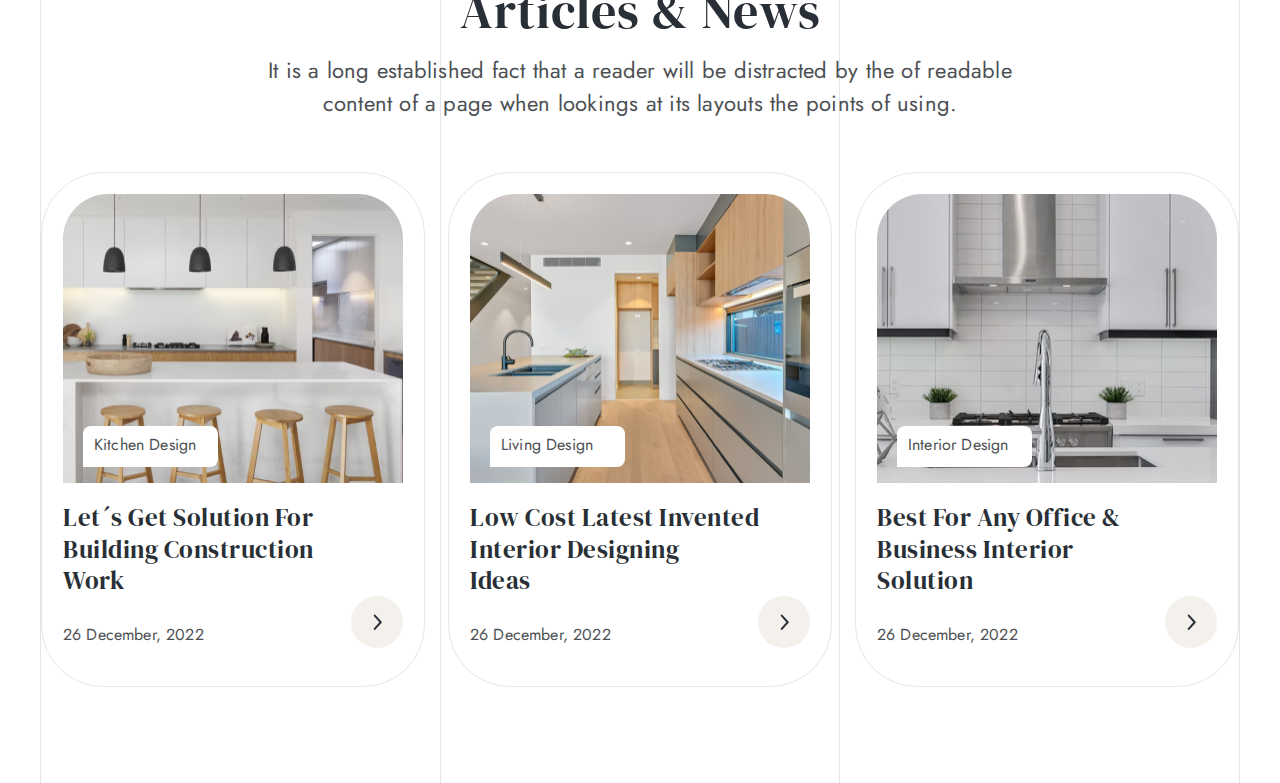
==== commit 03f34215: "refactor: remade vertical lines by pseudoelements & border" ====
--- a/index.html
+++ b/index.html
@@ -26,7 +26,7 @@
     />
   </head>
   <body class="body">
-    <header class="center">
+    <header class="center center-lines">
       <div class="header">
         <a
           href="index.html"
@@ -61,7 +61,7 @@
       </div>
     </header>
     <main class="main">
-      <section class="center">
+      <section class="center center-lines">
         <div class="banner">
           <div class="banner-wrp">
             <p class="banner-title">let your home be unique</p>
@@ -88,7 +88,7 @@
           </div>
         </div>
       </section>
-      <section class="center">
+      <section class="center center-lines">
         <div class="project">
           <h2 class="project__title">follow our projects</h2>
           <p class="project__text">
@@ -265,7 +265,7 @@
           </ul>
         </div>
       </section>
-      <section class="center">
+      <section class="center center-lines">
         <div class="blog">
           <h2 class="blog__title">Articles & News</h2>
           <p class="blog__text">
@@ -328,7 +328,7 @@
                   <p class="blog__tags">Living Design</p>
                 </div>
                 <p class="blog__description">
-                  Low Cost Latest Invented Interior Designing Ideas
+                  Low Cost Latest Invented Interior Designing<br> Ideas
                 </p>
                 <div class="blog__footer">
                   <p class="blog__data">26 December, 2022</p>
@@ -368,7 +368,7 @@
                   <p class="blog__tags">Interior Design</p>
                 </div>
                 <p class="blog__description">
-                  Best For Any Office & Business Interior Solution
+                  Best For Any Office & Business Interior<br> Solution
                 </p>
                 <div class="blog__footer">
                   <p class="blog__data">26 December, 2022</p>
@@ -398,6 +398,8 @@
         </div>
       </section>
     </main>
-    <footer class="footer"></footer>
+    <footer class="footer center">
+			
+		</footer>
   </body>
 </html>
--- a/css/style.css
+++ b/css/style.css
@@ -17,9 +17,37 @@
 }
 
 .center {
-  max-width: 1240px;
+  max-width: 1200px;
+  width: 100%;
   margin: 0 auto;
-  width: 100%;
+}
+.center-lines {
+  background-color: transparent;
+  border-right: 1px solid #e6e6e6;
+  border-left: 1px solid #e6e6e6;
+  position: relative;
+}
+.center-lines::before {
+  content: "";
+  display: block;
+  position: absolute;
+  left: 33.3333%;
+  top: 0;
+  width: 1px;
+  height: 100%;
+  background-color: #e6e6e6;
+  z-index: -1;
+}
+.center-lines::after {
+  content: "";
+  display: block;
+  position: absolute;
+  right: 33.3333%;
+  top: 0;
+  width: 1px;
+  height: 100%;
+  background-color: #e6e6e6;
+  z-index: -1;
 }
 
 .logo {
@@ -59,9 +87,7 @@
 }
 
 .header {
-  padding: 44px 0 57px 1px;
-  margin: 0 20px;
-  background-image: repeating-linear-gradient(to left, #e6e6e6, #e6e6e6 1px, white 1px, white calc(33.3333333333% - 1px));
+  padding: 44px 0 57px 0;
   display: flex;
   justify-content: space-between;
   align-items: center;
@@ -71,11 +97,6 @@
   gap: 50px;
 }
 
-.banner {
-  margin: 0 20px;
-  padding-left: 1px;
-  background-image: repeating-linear-gradient(to left, #e6e6e6, #e6e6e6 1px, white 1px, white calc(33.3333333333% - 1px));
-}
 .banner-wrp {
   border-radius: 70px;
   background-image: url(../images/banner-back-img.png);
@@ -141,9 +162,7 @@
 }
 
 .project {
-  padding: 96px 0 96px 1px;
-  background-image: repeating-linear-gradient(to left, #e6e6e6, #e6e6e6 1px, white 1px, white calc(33.3333333333% - 1px));
-  margin: 0 20px;
+  padding: 96px 0;
   text-align: center;
 }
 .project__title {
@@ -257,9 +276,10 @@
 }
 .counter__item:before {
   content: "";
+  width: 1px;
   height: 130px;
   display: block;
-  border: 1px solid #CDA274;
+  background-color: #CDA274;
   position: absolute;
   right: 0;
   bottom: 7px;
@@ -287,9 +307,7 @@
 }
 
 .blog {
-  margin: 0 20px;
-  padding: 96px 0 96px 2px;
-  background-image: repeating-linear-gradient(to left, #e6e6e6, #e6e6e6 1px, white 1px, white calc(33.3333333333% - 1px));
+  padding: 96px 0;
 }
 .blog__title {
   font-family: DM Serif Display;
@@ -315,14 +333,15 @@
 .blog_list {
   display: flex;
   justify-content: space-between;
+  align-items: stretch;
   flex-wrap: wrap;
-  justify-items: stretch;
 }
 .blog__item {
   padding: 21px;
   border: 1px solid #e6e6e6;
   border-radius: 62px;
   transition: all 0.3s;
+  background-color: #fff;
 }
 .blog__item:hover {
   background-color: #F4F0EC;
@@ -360,7 +379,8 @@
   line-height: 125%;
   letter-spacing: 0.5px;
   color: #292F36;
-  width: 305px;
+  max-width: 305px;
+  width: 100%;
   margin-top: 15px;
   text-align: left;
 }
@@ -381,10 +401,14 @@
   display: flex;
   align-items: center;
   justify-content: center;
+  transition: stroke 0.3s;
 }
 .blog__link path {
   stroke: #292F36;
 }
+.blog__link:hover path {
+  stroke: #CDA274;
+}
 .blog__footer {
   display: flex;
   justify-content: space-between;
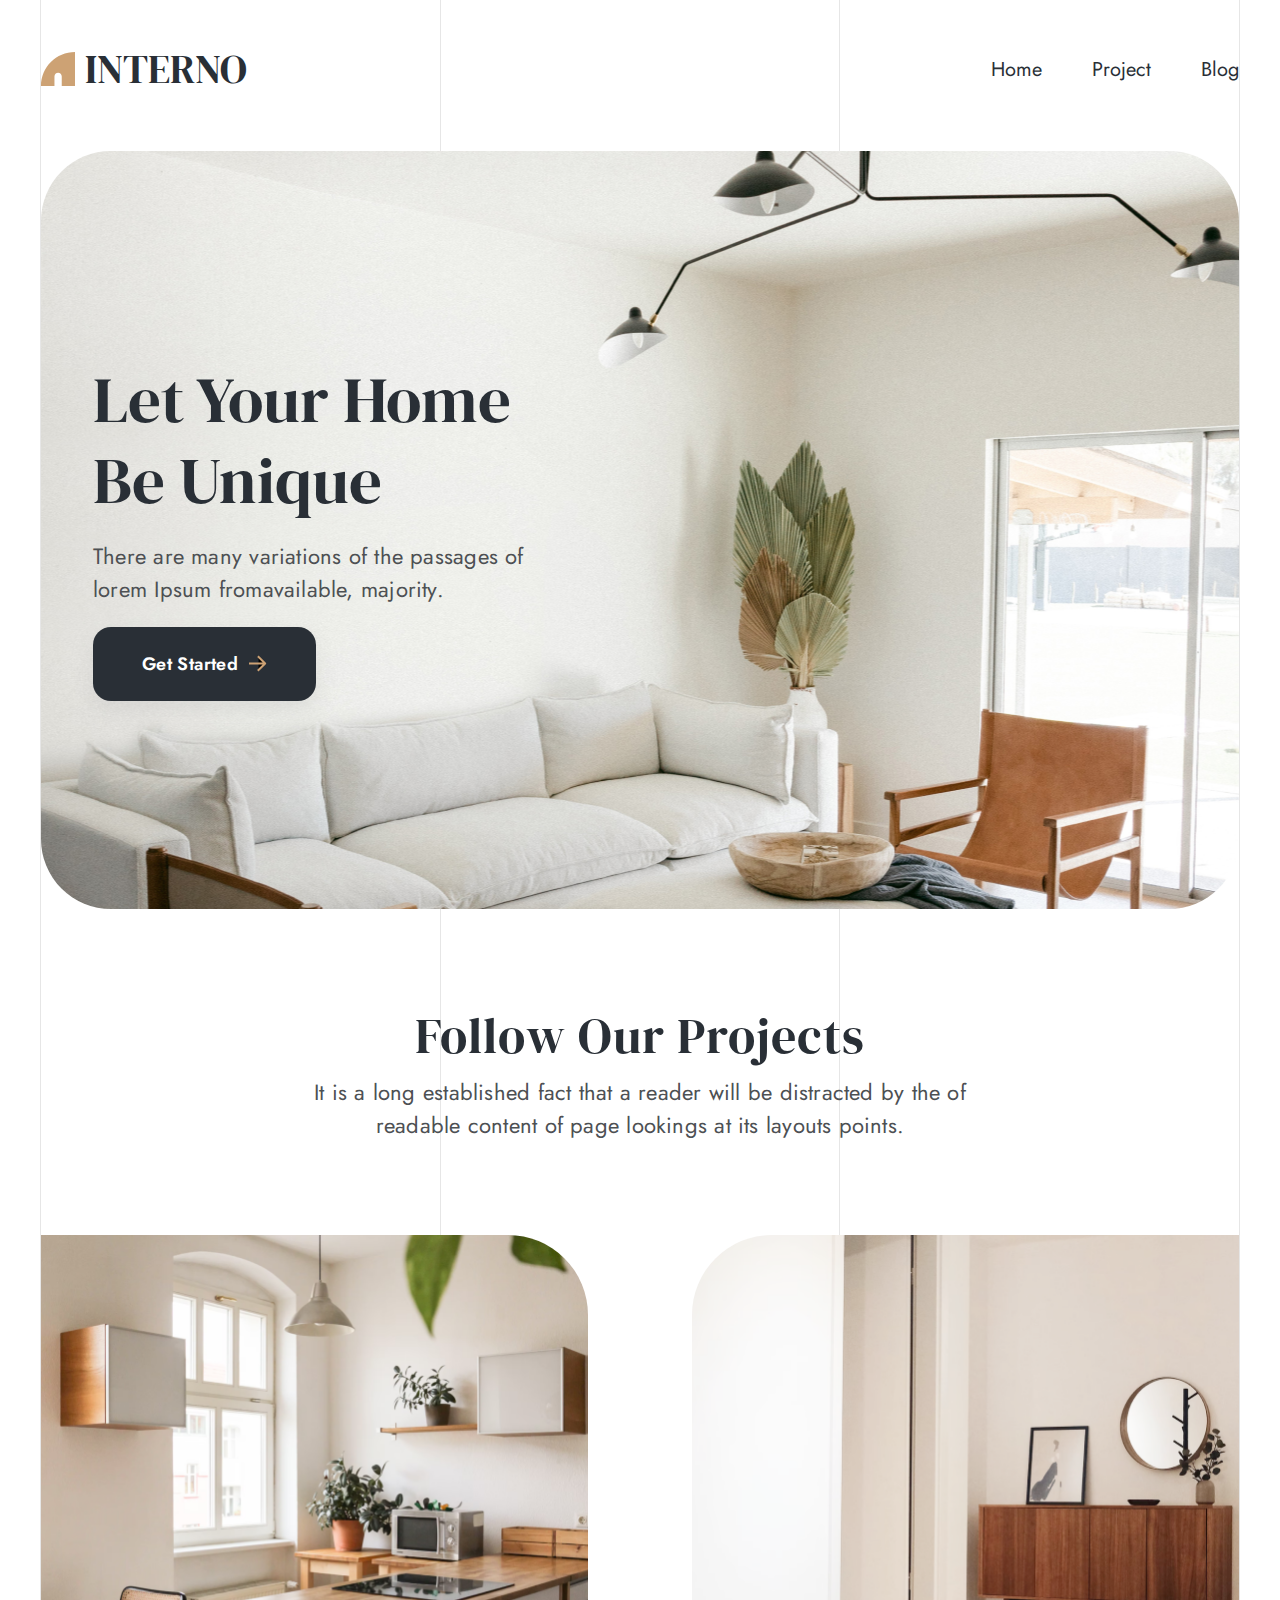
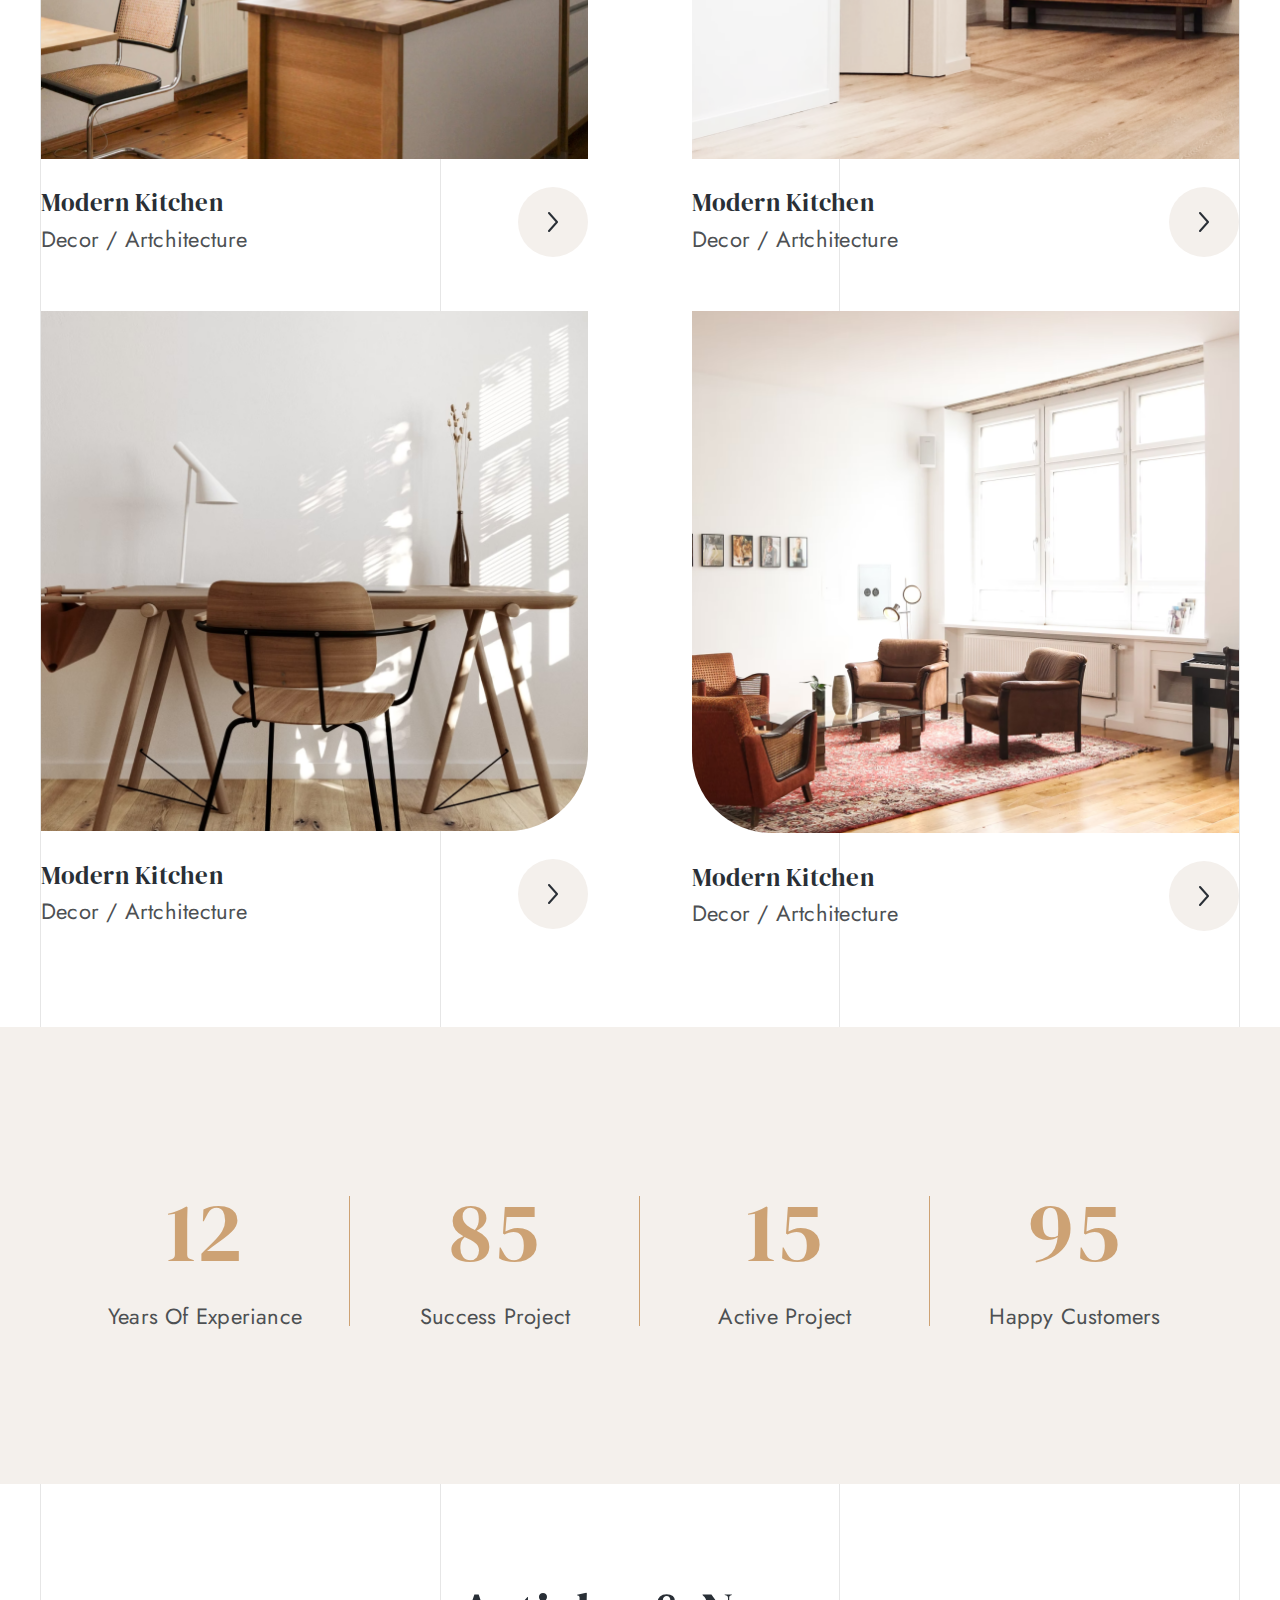
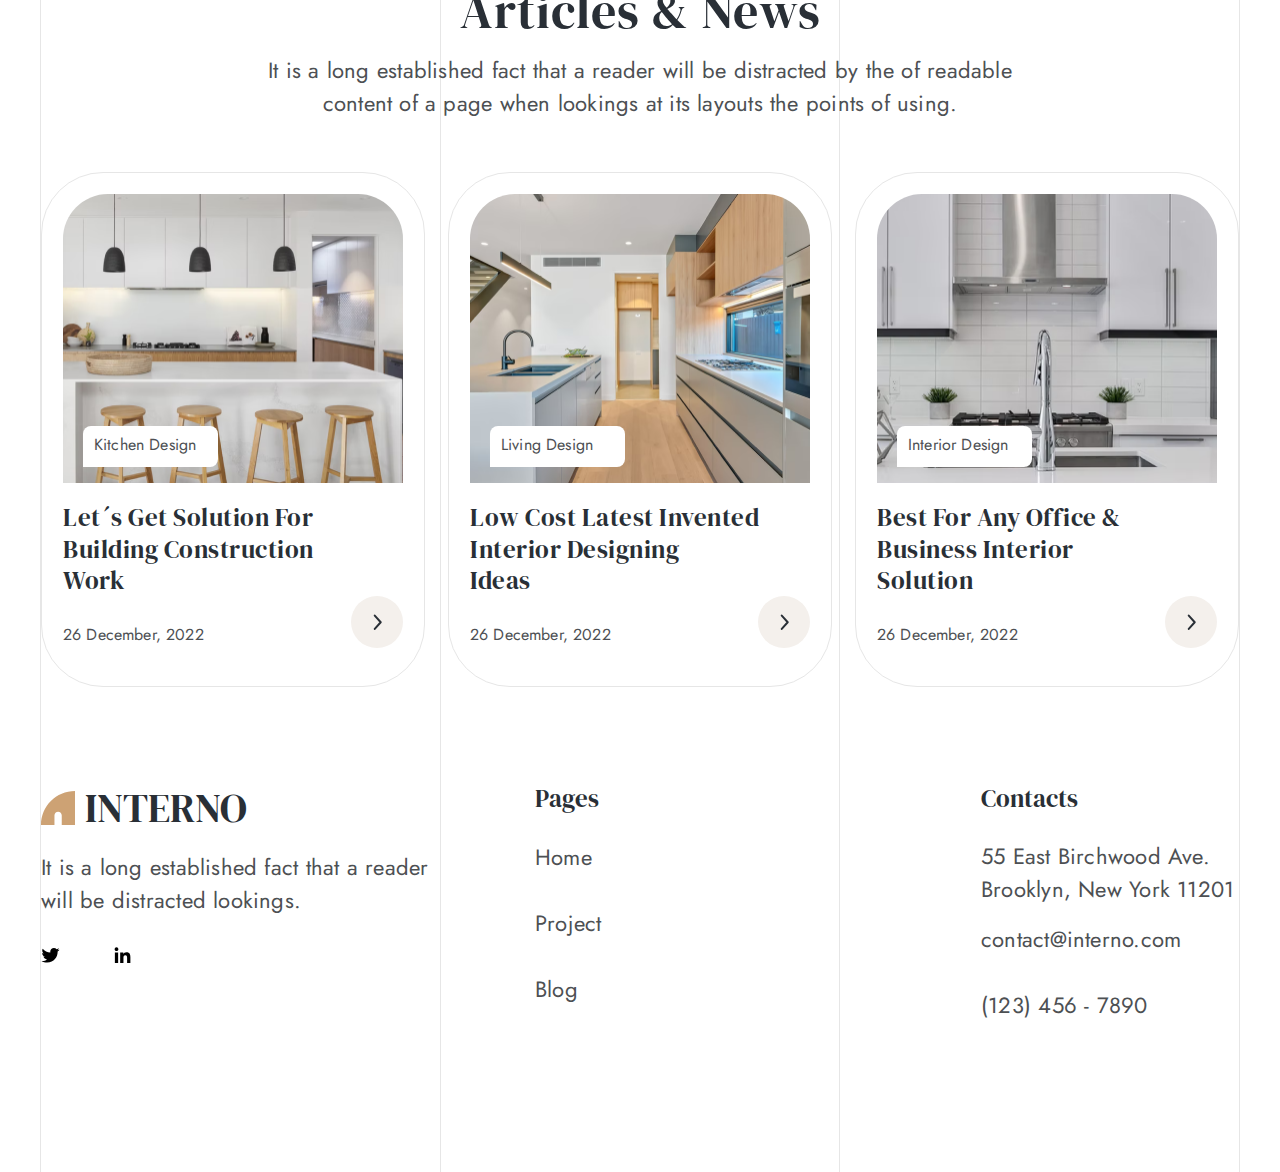
==== commit 6aa81d2e: "add: footer, index.html done" ====
--- a/index.html
+++ b/index.html
@@ -328,7 +328,8 @@
                   <p class="blog__tags">Living Design</p>
                 </div>
                 <p class="blog__description">
-                  Low Cost Latest Invented Interior Designing<br> Ideas
+                  Low Cost Latest Invented Interior Designing<br />
+                  Ideas
                 </p>
                 <div class="blog__footer">
                   <p class="blog__data">26 December, 2022</p>
@@ -368,7 +369,8 @@
                   <p class="blog__tags">Interior Design</p>
                 </div>
                 <p class="blog__description">
-                  Best For Any Office & Business Interior<br> Solution
+                  Best For Any Office & Business Interior<br />
+                  Solution
                 </p>
                 <div class="blog__footer">
                   <p class="blog__data">26 December, 2022</p>
@@ -398,8 +400,90 @@
         </div>
       </section>
     </main>
-    <footer class="footer center">
-			
-		</footer>
+    <footer class="footer center center-lines">
+      <ul class="footer__list">
+        <li class="footer__logo">
+          <a
+            href="index.html"
+            class="logo"
+          >
+            <svg
+              class="logo-img"
+              width="34"
+              height="34"
+              viewBox="0 0 34 34"
+              xmlns="http://www.w3.org/2000/svg"
+            >
+              <path
+                d="M0 34.0003H13.4588V24.499C13.4588 22.4853 15.0898 20.8543 17.1035 20.8543C19.1172 20.8543 20.7482 22.4853 20.7482 24.499V34.0003H33.9975V0C15.2211 0 0 15.2211 0 34.0003Z"
+              />
+            </svg>
+            <p class="logo-title">interno</p>
+          </a>
+          <p class="footer__logo-text">
+            It is a long established fact that a reader will be distracted
+            lookings.
+          </p>
+          <div class="footer__logo-social-list">
+            <a
+              class="footer__logo-social-link"
+              href="#"
+            >
+              <svg
+                width="19"
+                height="16"
+                viewBox="0 0 19 16"
+                xmlns="http://www.w3.org/2000/svg"
+              >
+                <path
+                  d="M16.6367 4.59375C16.6367 4.76953 16.6367 4.91016 16.6367 5.08594C16.6367 9.97266 12.9453 15.5625 6.16016 15.5625C4.05078 15.5625 2.11719 14.9648 0.5 13.9102C0.78125 13.9453 1.0625 13.9805 1.37891 13.9805C3.10156 13.9805 4.68359 13.3828 5.94922 12.3984C4.33203 12.3633 2.96094 11.3086 2.50391 9.83203C2.75 9.86719 2.96094 9.90234 3.20703 9.90234C3.52344 9.90234 3.875 9.83203 4.15625 9.76172C2.46875 9.41016 1.20312 7.93359 1.20312 6.14062V6.10547C1.69531 6.38672 2.29297 6.52734 2.89062 6.5625C1.87109 5.89453 1.23828 4.76953 1.23828 3.50391C1.23828 2.80078 1.41406 2.16797 1.73047 1.64062C3.55859 3.85547 6.30078 5.33203 9.35938 5.50781C9.28906 5.22656 9.25391 4.94531 9.25391 4.66406C9.25391 2.625 10.9062 0.972656 12.9453 0.972656C14 0.972656 14.9492 1.39453 15.6523 2.13281C16.4609 1.95703 17.2695 1.64062 17.9727 1.21875C17.6914 2.09766 17.1289 2.80078 16.3555 3.25781C17.0938 3.1875 17.832 2.97656 18.4648 2.69531C17.9727 3.43359 17.3398 4.06641 16.6367 4.59375Z"
+                />
+              </svg>
+            </a>
+            <a
+              class="footer__logo-social-link"
+              href="#"
+            >
+              <svg
+                width="17"
+                height="16"
+                viewBox="0 0 17 16"
+                xmlns="http://www.w3.org/2000/svg"
+              >
+                <path
+                  d="M4.14062 16V5.48828H0.871094V16H4.14062ZM2.48828 4.08203C3.54297 4.08203 4.38672 3.20312 4.38672 2.14844C4.38672 1.12891 3.54297 0.285156 2.48828 0.285156C1.46875 0.285156 0.625 1.12891 0.625 2.14844C0.625 3.20312 1.46875 4.08203 2.48828 4.08203ZM16.3398 16H16.375V10.2344C16.375 7.42188 15.7422 5.24219 12.4375 5.24219C10.8555 5.24219 9.80078 6.12109 9.34375 6.92969H9.30859V5.48828H6.17969V16H9.44922V10.7969C9.44922 9.42578 9.69531 8.125 11.3828 8.125C13.0703 8.125 13.1055 9.67188 13.1055 10.9023V16H16.3398Z"
+                />
+              </svg>
+            </a>
+          </div>
+        </li>
+        <li class="footer__pages">
+					<h3 class="footer__title">Pages</h3>
+					<nav class="pages footer__pages--margin">
+						<ul class="pages-list  footer__pages--text">
+							<li class="pages-item">
+								<a href="home.html">home</a>
+							</li>
+							<li class="pages-item">
+								<a href="project.html">project</a>
+							</li>
+							<li class="pages-item">
+								<a href="blog.html">blog</a>
+							</li>
+						</ul>
+					</nav>
+				</li>
+        <li class="footer__contacts">
+					<h3 class="footer__title">Contacts</h3>
+					<p class="footer__address footer--text">
+						55 East Birchwood Ave. Brooklyn, New York 11201
+					</p>
+					<a  class="footer__mail footer--text" href="mailto:contact@interno.com">contact@interno.com</a>
+					<a href="tel:1234567890" class="footer__phone footer--text">(123) 456 - 7890</a>
+				</li>
+      </ul>
+    </footer>
   </body>
 </html>
+
+
--- a/css/style.css
+++ b/css/style.css
@@ -414,4 +414,69 @@
   justify-content: space-between;
   align-items: center;
   margin-bottom: 17px;
+}
+
+.footer {
+  padding-bottom: 134px;
+}
+.footer__list {
+  display: flex;
+  justify-content: space-between;
+  gap: 101px;
+}
+.footer__logo {
+  max-width: 393px;
+  width: 100%;
+}
+.footer__logo-text {
+  margin-top: 18px;
+  font-family: Jost;
+  font-size: 22px;
+  font-weight: 400;
+  line-height: 150%;
+  letter-spacing: 0.22px;
+  color: #4D5053;
+}
+.footer__logo-social-list {
+  margin-top: 30px;
+  display: flex;
+  gap: 54px;
+}
+.footer__title {
+  color: #292F36;
+  font-family: DM Serif Display;
+  font-size: 25px;
+  font-weight: 400;
+  line-height: 125%;
+  letter-spacing: normal;
+}
+.footer__pages--text a {
+  font-family: Jost;
+  font-size: 22px;
+  font-weight: 400;
+  line-height: 300%;
+  letter-spacing: 0.22px;
+  color: #4D5053;
+}
+.footer__pages--margin {
+  margin-top: 10px;
+}
+.footer__contacts {
+  max-width: 258px;
+  width: 100%;
+  margin-left: auto;
+  margin-right: 0;
+}
+.footer--text {
+  font-family: Jost;
+  font-size: 22px;
+  font-weight: 400;
+  line-height: 300%;
+  letter-spacing: 0.22px;
+  color: #4D5053;
+  display: block;
+}
+.footer__address {
+  margin-top: 26px;
+  line-height: 150%;
 }/*# sourceMappingURL=style.css.map */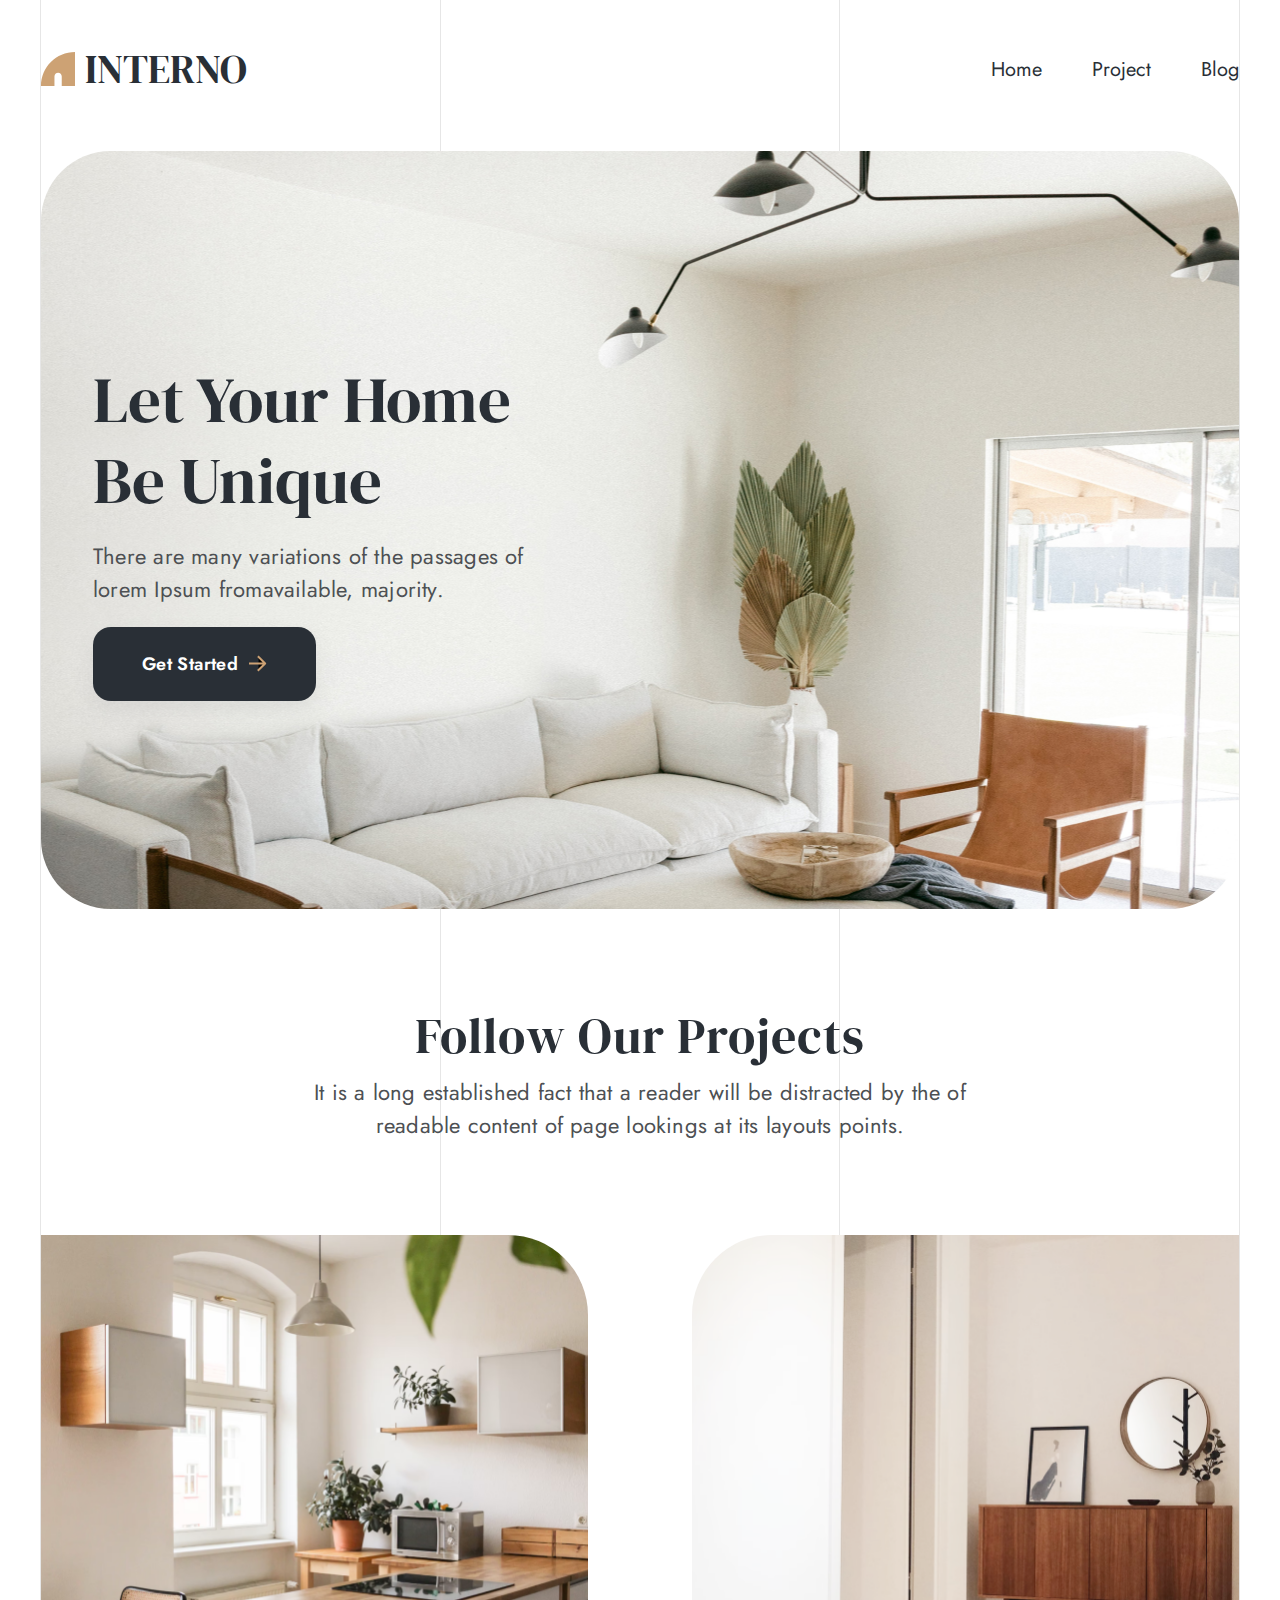
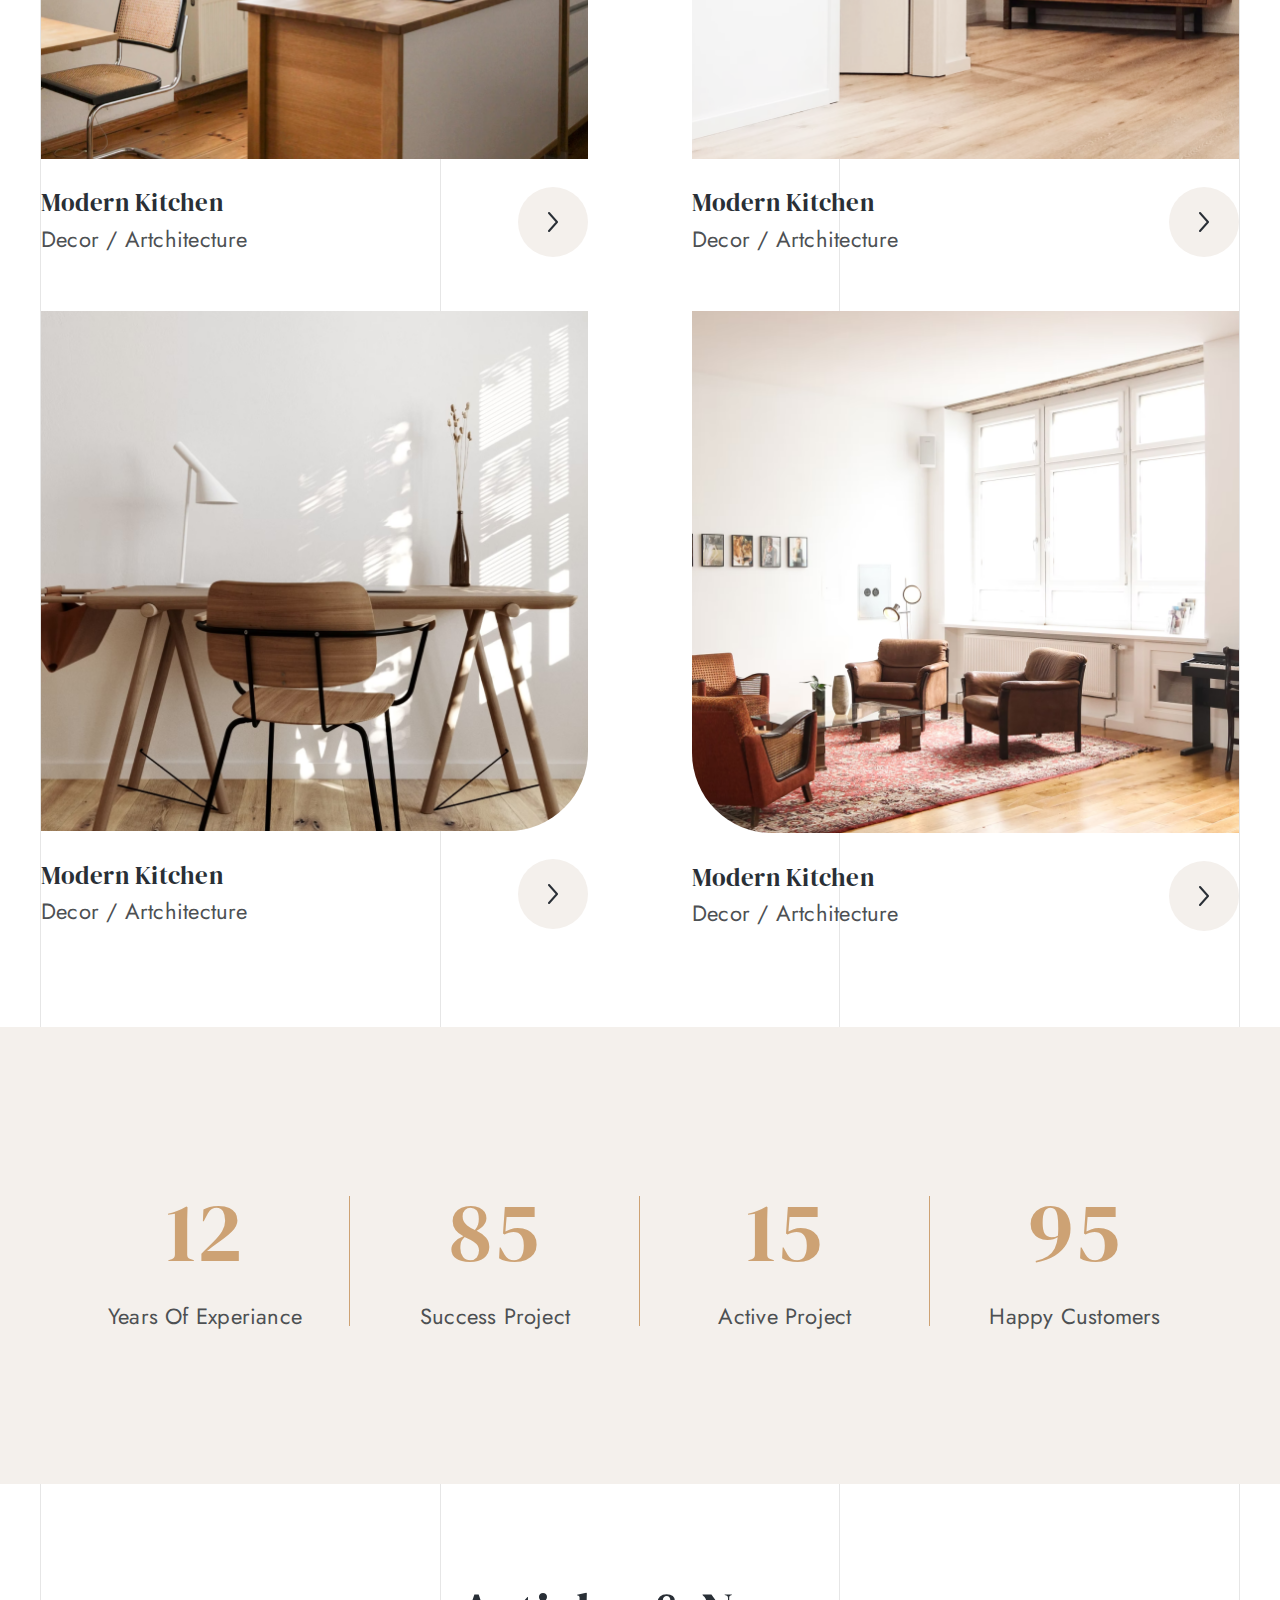
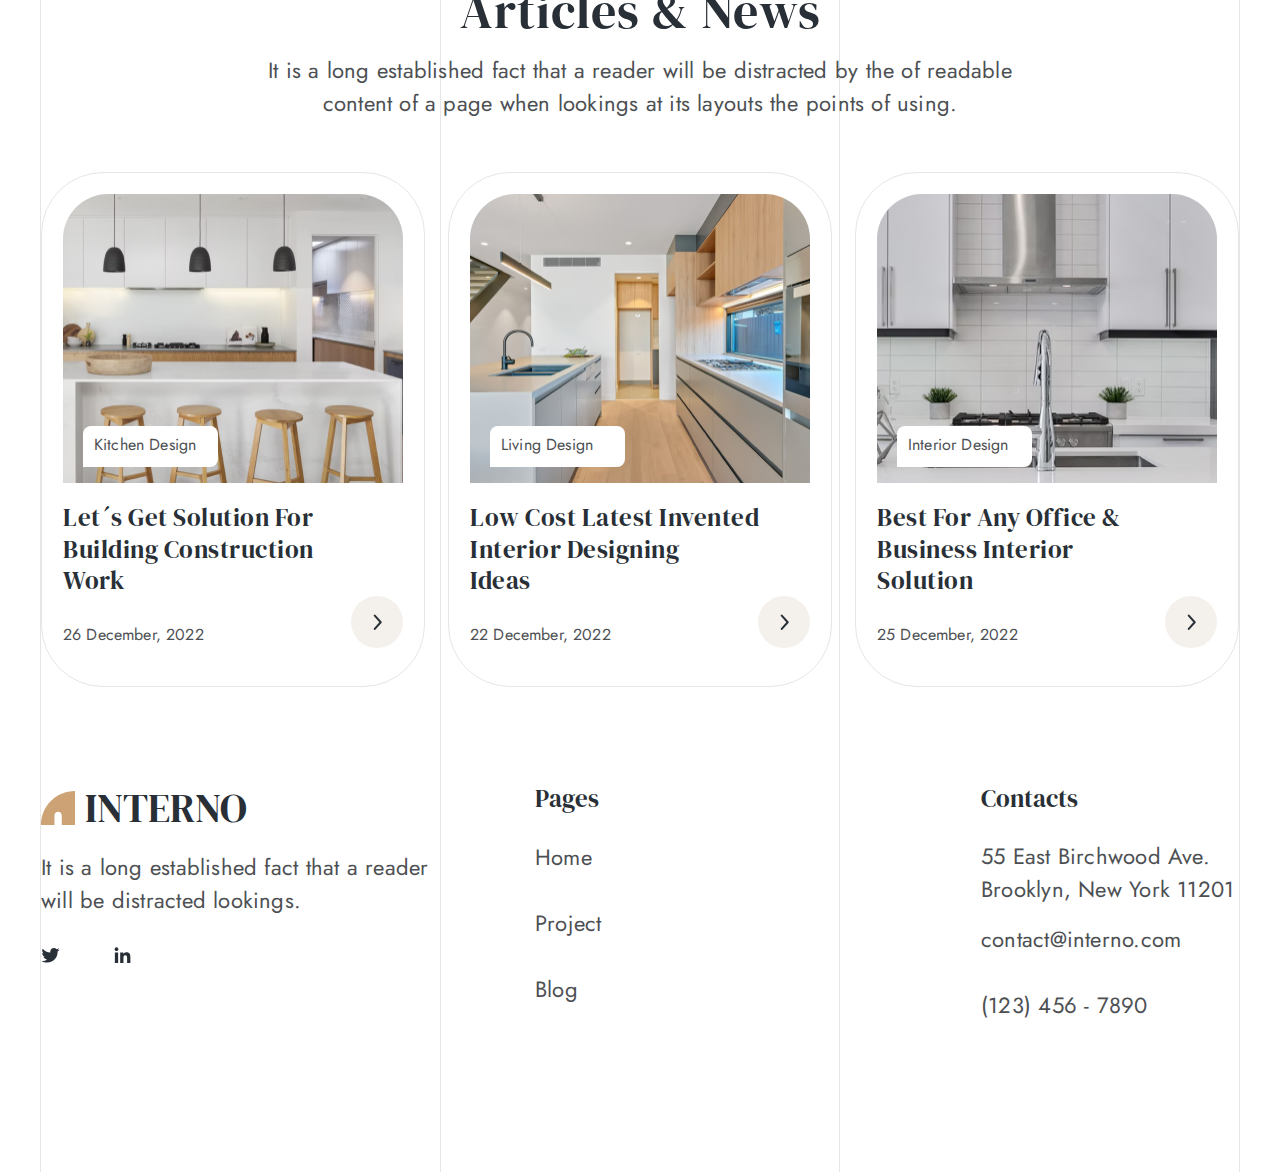
==== commit fc60687a: "add all blocks in blog.html, refactor links on pages" ====
--- a/index.html
+++ b/index.html
@@ -48,7 +48,7 @@
         <nav class="pages">
           <ul class="pages-list header--nav">
             <li class="pages-item">
-              <a href="home.html">home</a>
+              <a href="index.html">home</a>
             </li>
             <li class="pages-item">
               <a href="project.html">project</a>
@@ -273,7 +273,7 @@
             the of readable content of a page when lookings at its layouts the
             points of using.
           </p>
-          <ul class="blog_list">
+          <ul class="blog__list">
             <li>
               <article class="blog__item">
                 <div class="blog__img-wrp">
@@ -332,7 +332,7 @@
                   Ideas
                 </p>
                 <div class="blog__footer">
-                  <p class="blog__data">26 December, 2022</p>
+                  <p class="blog__data">22 December, 2022</p>
                   <a
                     href="#"
                     class="blog__link"
@@ -373,7 +373,7 @@
                   Solution
                 </p>
                 <div class="blog__footer">
-                  <p class="blog__data">26 December, 2022</p>
+                  <p class="blog__data">25 December, 2022</p>
                   <a
                     href="#"
                     class="blog__link"
@@ -462,7 +462,7 @@
 					<nav class="pages footer__pages--margin">
 						<ul class="pages-list  footer__pages--text">
 							<li class="pages-item">
-								<a href="home.html">home</a>
+								<a href="index.html">home</a>
 							</li>
 							<li class="pages-item">
 								<a href="project.html">project</a>
--- a/css/style.css
+++ b/css/style.css
@@ -309,6 +309,9 @@
 .blog {
   padding: 96px 0;
 }
+.blog--padding {
+  padding: 200px 0;
+}
 .blog__title {
   font-family: DM Serif Display;
   font-size: 50px;
@@ -317,6 +320,9 @@
   letter-spacing: 1px;
   color: #292F36;
   text-align: center;
+}
+.blog__title--align-left {
+  text-align: left;
 }
 .blog__text {
   color: #4D5053;
@@ -330,11 +336,15 @@
   margin: 12px auto 52px auto;
   text-align: center;
 }
-.blog_list {
+.blog__list {
   display: flex;
   justify-content: space-between;
   align-items: stretch;
   flex-wrap: wrap;
+  row-gap: 30px;
+}
+.blog__list--margin-top {
+  margin-top: 30px;
 }
 .blog__item {
   padding: 21px;
@@ -415,6 +425,42 @@
   align-items: center;
   margin-bottom: 17px;
 }
+.blog__scroll-list {
+  margin-top: 51px;
+  display: flex;
+  justify-content: center;
+  align-items: center;
+  gap: 20px;
+}
+.blog__scroll-button {
+  height: 52px;
+  width: 52px;
+  border-radius: 50%;
+  border: 1px solid #CDA274;
+  display: flex;
+  justify-content: center;
+  align-items: center;
+  font-family: Jost;
+  font-size: 16px;
+  font-weight: 500;
+  line-height: 150%;
+  letter-spacing: normal;
+  color: #292F36;
+  background-color: white;
+  transition: all 0.3s;
+}
+.blog__scroll-button--selected {
+  background-color: #F4F0EC;
+}
+.blog__scroll-button path {
+  stroke: #292F36;
+}
+.blog__scroll-button:hover {
+  color: #CDA274;
+}
+.blog__scroll-button:hover path {
+  stroke: #CDA274;
+}
 
 .footer {
   padding-bottom: 134px;
@@ -442,6 +488,13 @@
   display: flex;
   gap: 54px;
 }
+.footer__logo-social-link svg {
+  fill: #292F36;
+  transition: color 0.3s;
+}
+.footer__logo-social-link:hover svg {
+  fill: #CDA274;
+}
 .footer__title {
   color: #292F36;
   font-family: DM Serif Display;
@@ -479,4 +532,127 @@
 .footer__address {
   margin-top: 26px;
   line-height: 150%;
+}
+.footer__phone:hover, .footer__mail:hover {
+  color: #CDA274;
+}
+
+.blog-banner {
+  background-image: url(../images/blog-background.png);
+  background-repeat: no-repeat;
+  background-size: cover;
+  background-position: center;
+  height: 356px;
+  display: flex;
+  align-items: end;
+}
+.blog-banner__text {
+  background-color: #fff;
+  border-top-left-radius: 37px;
+  border-top-right-radius: 37px;
+  margin: auto auto 0 auto;
+  max-width: 503px;
+  width: 100%;
+  height: 178px;
+  display: flex;
+  justify-content: center;
+  align-items: center;
+  flex-direction: column;
+}
+.blog-banner__title {
+  font-family: DM Serif Display;
+  font-size: 50px;
+  font-weight: 400;
+  line-height: 125%;
+  letter-spacing: normal;
+  color: #292F36;
+}
+
+.breadcrumbs {
+  display: flex;
+}
+.breadcrumbs__item a {
+  font-family: Jost;
+  font-size: 22px;
+  font-weight: 400;
+  line-height: 125%;
+  letter-spacing: 0.22px;
+  color: #4D5053;
+}
+.breadcrumbs__item a:hover {
+  color: #CDA274;
+}
+.breadcrumbs__item::after {
+  content: "/ ";
+  margin-left: 10px;
+  margin-right: 10px;
+}
+.breadcrumbs__item:last-child::after {
+  content: none;
+  margin-right: 0;
+}
+
+.latest-post {
+  padding-top: 200px;
+}
+.latest-post__title {
+  font-family: DM Serif Display;
+  font-size: 45px;
+  font-weight: 400;
+  line-height: 125%;
+  letter-spacing: 1px;
+  color: #292F36;
+}
+.latest-post__card {
+  margin-top: 27px;
+  display: flex;
+  flex-direction: row-reverse;
+  justify-content: flex-end;
+  gap: 65px;
+  padding: 22px;
+  border-radius: 62px;
+  border: 1px solid #e6e6e6;
+}
+.latest-post__text {
+  display: flex;
+  flex-direction: column;
+  justify-content: center;
+  max-width: 489px;
+  width: 100%;
+}
+.latest-post__name {
+  font-family: DM Serif Display;
+  font-size: 25px;
+  font-weight: 400;
+  line-height: 125%;
+  letter-spacing: 0.5px;
+  color: #292F36;
+}
+.latest-post__annotation {
+  margin-top: 22px;
+  font-family: Jost;
+  font-size: 22px;
+  font-weight: 400;
+  line-height: 150%;
+  letter-spacing: 0.22px;
+  color: #4D5053;
+  max-width: 469px;
+  width: 100%;
+}
+.latest-post__footer {
+  display: flex;
+  justify-content: space-between;
+  align-items: center;
+  margin-top: 41px;
+}
+.latest-post__data {
+  font-family: Jost;
+  font-size: 16px;
+  font-weight: 400;
+  line-height: 150%;
+  letter-spacing: 0.16px;
+  color: #4D5053;
+}
+.latest-post__img {
+  border-radius: 50px;
 }/*# sourceMappingURL=style.css.map */